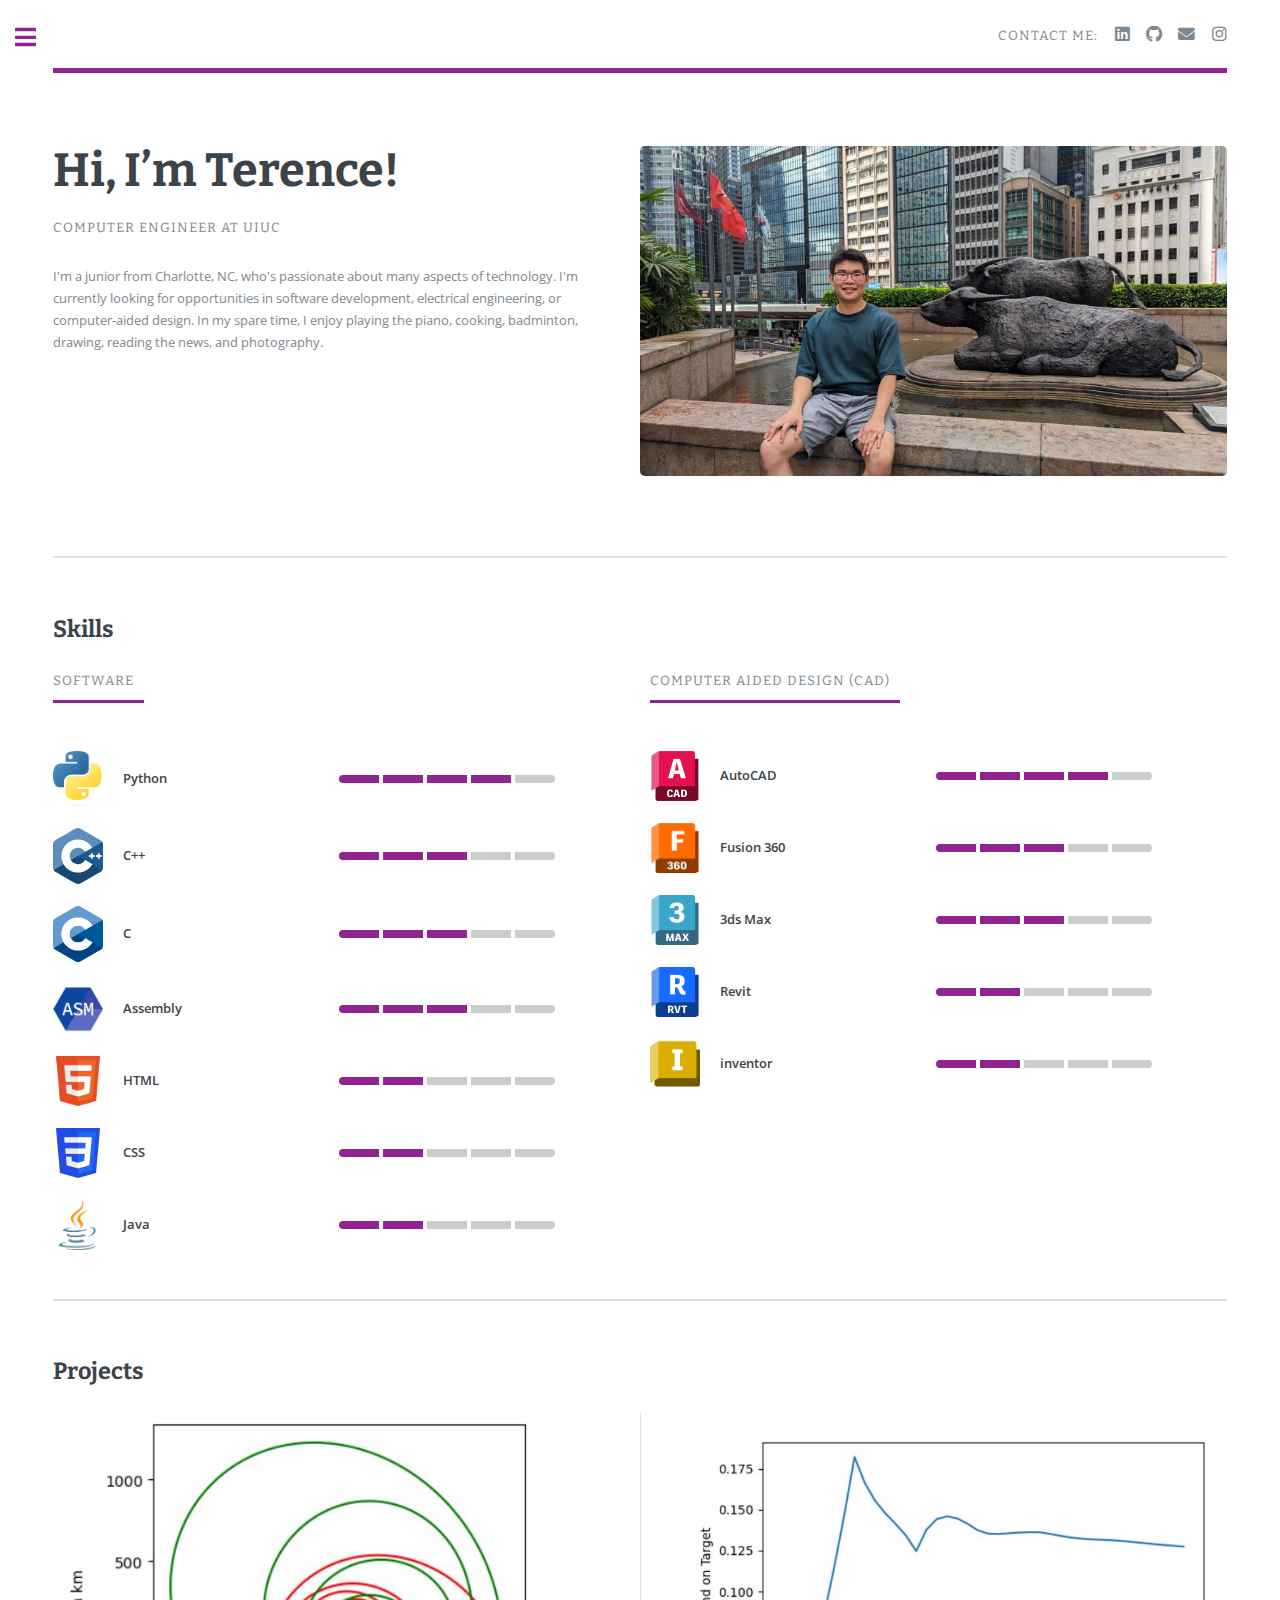
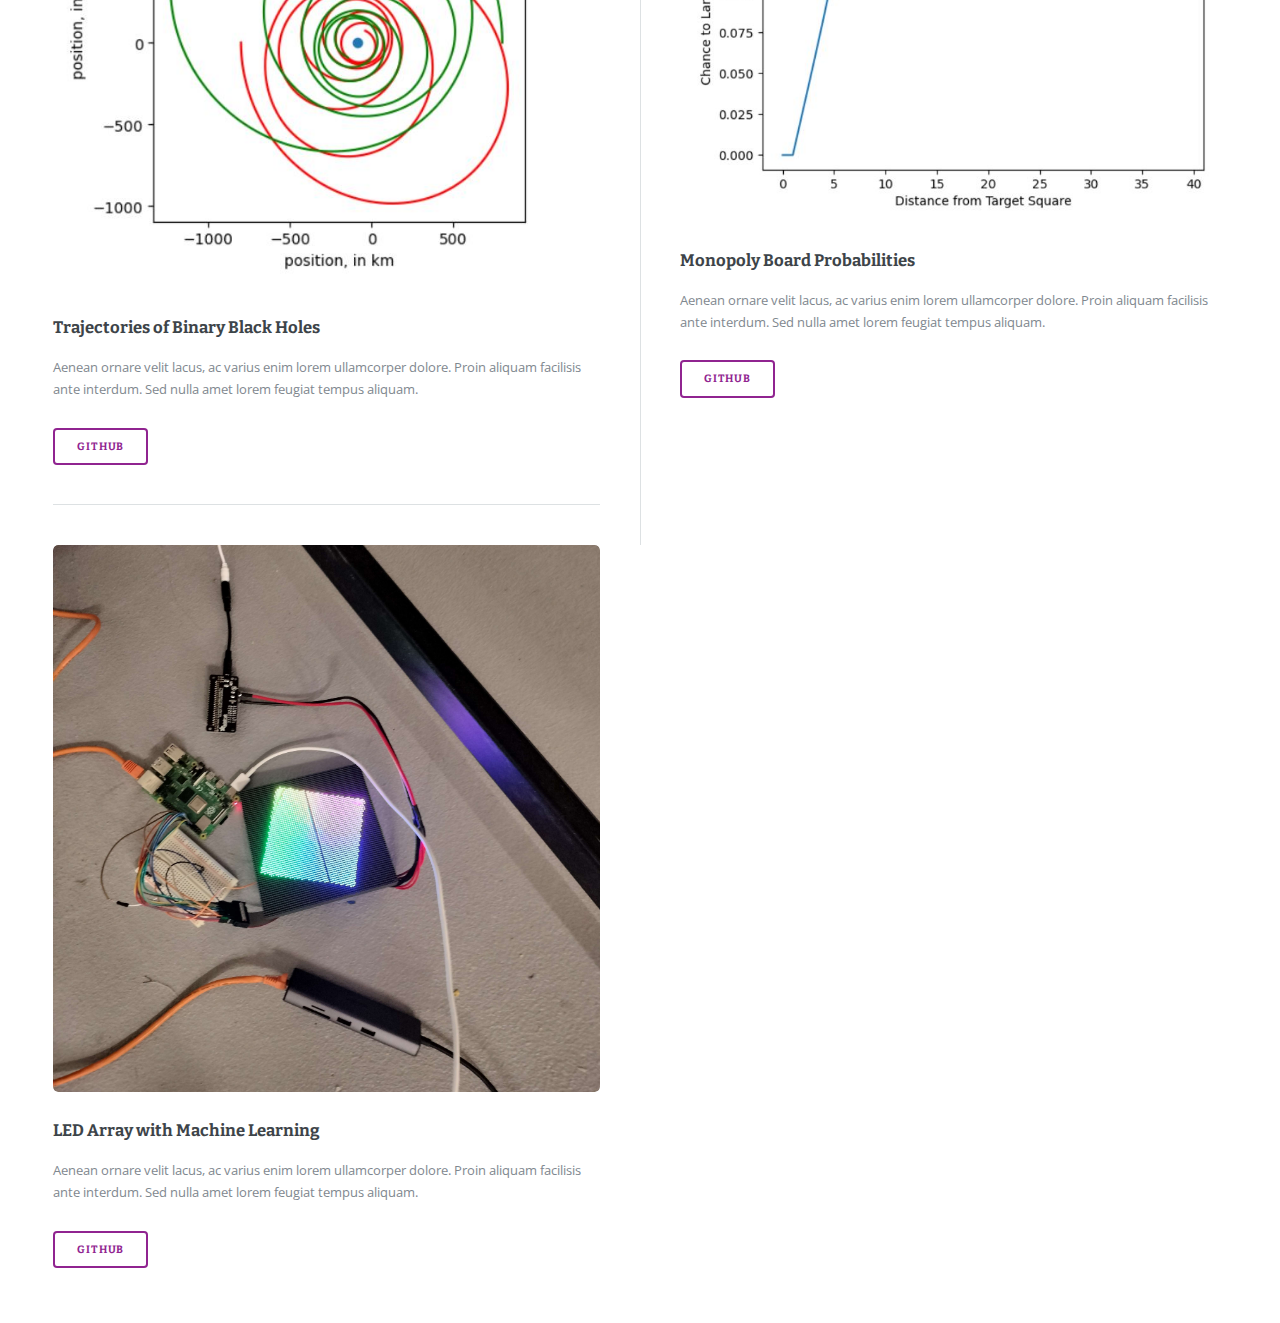
==== index.html @ 9e6d6948 "idk" ====
<!DOCTYPE HTML>
<!--
	Editorial by HTML5 UP
	html5up.net | @ajlkn
	Free for personal and commercial use under the CCA 3.0 license (html5up.net/license)
-->
<html>
	<head>
		<title> Terence Zeng </title>
		<meta charset="utf-8" />
		<meta name="viewport" content="width=device-width, initial-scale=1, user-scalable=no" />
		<link rel="stylesheet" href="assets/css/main.css" />
	</head>
	<body class="is-preload">

		<!-- Wrapper -->
			<div id="wrapper">

				<!-- Main -->
					<div id="main">
						<div class="inner">

							<!-- Header -->
								<header id="header">
									<!--
									<a href="index.html" class="logo"><strong>Editorial</strong> by HTML5 UP</a>
									-->
									<ul class="icons">
										<li>
										<header>
											<p>Contact Me:</p>
										</header>
										</li>
										<li><a href="https://www.linkedin.com/in/terence-zeng-/" class="icon brands fa-linkedin"><span class="label">LinkedIn</span></a></li>
										<li><a href="https://github.com/terencezeng6" class="icon brands fa-github"><span class="label">Github</span></a></li>
										<li><a href="mailto: terencezeng2004@gmail.com" class="icon solid fa-envelope"><span class="label">Email</span></a></li>
										<li><a href="https://www.instagram.com/terence.zeng/" class="icon brands fa-instagram"><span class="label">Instagram</span></a></li>
									</ul>
								</header>

							<!-- Banner -->
								<section id="banner">
									<div class="content">
										<header>
											<h1>Hi, I’m Terence!</h1>
											<p>Computer Engineer at UIUC</p>
										</header>
										<p>
											I'm a junior from Charlotte, NC, who's passionate about many aspects of technology.
											I'm currently looking for opportunities in software development, electrical engineering,
											or computer-aided design. In my spare time, I enjoy playing the piano, cooking,
											badminton, drawing, reading the news, and photography.
										</p>
									</div>
									<span class="image object">
										<img src="images/me.jpg" alt="" />
									</span>
								</section>

							<!-- Section -->
								<section>
									<header>
										<h2>Skills</h2>
									</header>
										<div class="row">
										<div class="col-6 col-12-medium">	
											<header class="major">
												<p>Software</p>
											</header>
											<br>
											<div class="row" style="align-items:center">
												<span class="image object">
													<img src="images/icons/python.png" alt="" width="50" />
												</span>
												<div class="content" style="margin-left:0px">
													<b>Python</b>
												</div>
												<div class="rectangle-container" style="margin-left: auto; display: flex; align-items:center">
													<div class="rectangle" style="background-color: #902490; border-radius: 4px 0 0 4px;"></div>
													<p style="padding: 2px;"></p>
													<div class="rectangle" style="background-color: #902490;"></div>
													<p style="padding: 2px;"></p>
													<div class="rectangle" style="background-color: #902490;"></div>
													<p style="padding: 2px;"></p>
													<div class="rectangle" style="background-color: #902490;"></div>
													<p style="padding: 2px;"></p>
													<div class="rectangle" style="border-radius: 0 4px 4px 0; margin-right: 75px"></div>
												</div>
											</div>
											<br>
											<div class="row" style="align-items:center">
												<span class="image object">
													<img src="images/icons/c++.svg" alt="" width="50" />
												</span>
												<div class="content" style="margin-left:0px">
													<b>C++</b>
												</div>
												<div class="rectangle-container" style="margin-left: auto; display: flex; align-items:center">
													<div class="rectangle" style="background-color: #902490; border-radius: 4px 0 0 4px;"></div>
													<p style="padding: 2px;"></p>
													<div class="rectangle" style="background-color: #902490;"></div>
													<p style="padding: 2px;"></p>
													<div class="rectangle" style="background-color: #902490;"></div>
													<p style="padding: 2px;"></p>
													<div class="rectangle"></div>
													<p style="padding: 2px;"></p>
													<div class="rectangle" style="border-radius: 0 4px 4px 0; margin-right: 75px"></div>
												</div>
											</div>
											<br>
											<div class="row" style="align-items:center">
												<span class="image object">
													<img src="images/icons/c.png" alt="" width="50" />
												</span>
												<div class="content" style="margin-left:0px">
													<b>C</b>
												</div>
												<div class="rectangle-container" style="margin-left: auto; display: flex; align-items:center">
													<div class="rectangle" style="background-color: #902490; border-radius: 4px 0 0 4px;"></div>
													<p style="padding: 2px;"></p>
													<div class="rectangle" style="background-color: #902490;"></div>
													<p style="padding: 2px;"></p>
													<div class="rectangle" style="background-color: #902490;"></div>
													<p style="padding: 2px;"></p>
													<div class="rectangle"></div>
													<p style="padding: 2px;"></p>
													<div class="rectangle" style="border-radius: 0 4px 4px 0; margin-right: 75px"></div>
												</div>
											</div>
											<br>
											<div class="row" style="align-items:center">
												<span class="image object">
													<img src="images/icons/asm.png" alt="" width="50" />
												</span>
												<div class="content" style="margin-left:0px">
													<b>Assembly</b>
												</div>
												<div class="rectangle-container" style="margin-left: auto; display: flex; align-items:center">
													<div class="rectangle" style="background-color: #902490; border-radius: 4px 0 0 4px;"></div>
													<p style="padding: 2px;"></p>
													<div class="rectangle" style="background-color: #902490;"></div>
													<p style="padding: 2px;"></p>
													<div class="rectangle" style="background-color: #902490;"></div>
													<p style="padding: 2px;"></p>
													<div class="rectangle"></div>
													<p style="padding: 2px;"></p>
													<div class="rectangle" style="border-radius: 0 4px 4px 0; margin-right: 75px"></div>
												</div>
											</div>
											<br>
											<div class="row" style="align-items:center">
												<span class="image object">
													<img src="images/icons/html.png" alt="" width="50" />
												</span>
												<div class="content" style="margin-left:0px">
													<b>HTML</b>
												</div>
												<div class="rectangle-container" style="margin-left: auto; display: flex; align-items:center">
													<div class="rectangle" style="background-color: #902490; border-radius: 4px 0 0 4px;"></div>
													<p style="padding: 2px;"></p>
													<div class="rectangle" style="background-color: #902490;"></div>
													<p style="padding: 2px;"></p>
													<div class="rectangle"></div>
													<p style="padding: 2px;"></p>
													<div class="rectangle"></div>
													<p style="padding: 2px;"></p>
													<div class="rectangle" style="border-radius: 0 4px 4px 0; margin-right: 75px"></div>
												</div>
											</div>
											<br>
											<div class="row" style="align-items:center">
												<span class="image object">
													<img src="images/icons/css.png" alt="" width="50" />
												</span>
												<div class="content" style="margin-left:0px">
													<b>CSS</b>
												</div>
												<div class="rectangle-container" style="margin-left: auto; display: flex; align-items:center">
													<div class="rectangle" style="background-color: #902490; border-radius: 4px 0 0 4px;"></div>
													<p style="padding: 2px;"></p>
													<div class="rectangle" style="background-color: #902490;"></div>
													<p style="padding: 2px;"></p>
													<div class="rectangle"></div>
													<p style="padding: 2px;"></p>
													<div class="rectangle"></div>
													<p style="padding: 2px;"></p>
													<div class="rectangle" style="border-radius: 0 4px 4px 0; margin-right: 75px"></div>
												</div>
											</div>
											<br>
											<div class="row" style="align-items:center">
												<span class="image object">
													<img src="images/icons/java.png" alt="" width="50" />
												</span>
												<div class="content" style="margin-left:0px">
													<b>Java</b>
												</div>
												<div class="rectangle-container" style="margin-left: auto; display: flex; align-items:center">
													<div class="rectangle" style="background-color: #902490; border-radius: 4px 0 0 4px;"></div>
													<p style="padding: 2px;"></p>
													<div class="rectangle" style="background-color: #902490;"></div>
													<p style="padding: 2px;"></p>
													<div class="rectangle"></div>
													<p style="padding: 2px;"></p>
													<div class="rectangle"></div>
													<p style="padding: 2px;"></p>
													<div class="rectangle" style="border-radius: 0 4px 4px 0; margin-right: 75px"></div>
												</div>
											</div>
											<br>
										</div>
										<div class="col-6 col-12-medium">
											<header class="major">
												<p>Computer Aided Design (CAD)</p>
											</header>
											<br>
											<div class="row" style="align-items:center">
												<span class="image object">
													<img src="images/icons/autocad.png" alt="" width="50" />
												</span>
												<div class="content" style="margin-left:0px">
													<b>AutoCAD</b>
												</div>
												<div class="rectangle-container" style="margin-left: auto; display: flex; align-items:center">
													<div class="rectangle" style="background-color: #902490; border-radius: 4px 0 0 4px;"></div>
													<p style="padding: 2px;"></p>
													<div class="rectangle" style="background-color: #902490;"></div>
													<p style="padding: 2px;"></p>
													<div class="rectangle" style="background-color: #902490;"></div>
													<p style="padding: 2px;"></p>
													<div class="rectangle" style="background-color: #902490;"></div>
													<p style="padding: 2px;"></p>
													<div class="rectangle" style="border-radius: 0 4px 4px 0; margin-right: 75px"></div>
												</div>
											</div>
											<br>
											<div class="row" style="align-items:center">
												<span class="image object">
													<img src="images/icons/fusion360.png" alt="" width="50" />
												</span>
												<div class="content" style="margin-left:0px">
													<b>Fusion 360</b>
												</div>
												<div class="rectangle-container" style="margin-left: auto; display: flex; align-items:center">
													<div class="rectangle" style="background-color: #902490; border-radius: 4px 0 0 4px;"></div>
													<p style="padding: 2px;"></p>
													<div class="rectangle" style="background-color: #902490;"></div>
													<p style="padding: 2px;"></p>
													<div class="rectangle" style="background-color: #902490;"></div>
													<p style="padding: 2px;"></p>
													<div class="rectangle"></div>
													<p style="padding: 2px;"></p>
													<div class="rectangle" style="border-radius: 0 4px 4px 0; margin-right: 75px"></div>
												</div>
											</div>
											<br>
											<div class="row" style="align-items:center">
												<span class="image object">
													<img src="images/icons/3dsmax.png" alt="" width="50" />
												</span>
												<div class="content" style="margin-left:0px">
													<b>3ds Max</b>
												</div>
												<div class="rectangle-container" style="margin-left: auto; display: flex; align-items:center">
													<div class="rectangle" style="background-color: #902490; border-radius: 4px 0 0 4px;"></div>
													<p style="padding: 2px;"></p>
													<div class="rectangle" style="background-color: #902490;"></div>
													<p style="padding: 2px;"></p>
													<div class="rectangle" style="background-color: #902490;"></div>
													<p style="padding: 2px;"></p>
													<div class="rectangle"></div>
													<p style="padding: 2px;"></p>
													<div class="rectangle" style="border-radius: 0 4px 4px 0; margin-right: 75px"></div>
												</div>
											</div>
											<br>
											<div class="row" style="align-items:center">
												<span class="image object">
													<img src="images/icons/revit.png" alt="" width="50" />
												</span>
												<div class="content" style="margin-left:0px">
													<b>Revit</b>
												</div>
												<div class="rectangle-container" style="margin-left: auto; display: flex; align-items:center">
													<div class="rectangle" style="background-color: #902490; border-radius: 4px 0 0 4px;"></div>
													<p style="padding: 2px;"></p>
													<div class="rectangle" style="background-color: #902490;"></div>
													<p style="padding: 2px;"></p>
													<div class="rectangle"></div>
													<p style="padding: 2px;"></p>
													<div class="rectangle"></div>
													<p style="padding: 2px;"></p>
													<div class="rectangle" style="border-radius: 0 4px 4px 0; margin-right: 75px"></div>
												</div>
											</div>
											<br>
											<div class="row" style="align-items:center">
												<span class="image object">
													<img src="images/icons/inventor.png" alt="" width="50" />
												</span>
												<div class="content" style="margin-left:0px">
													<b>inventor</b>
												</div>
												<div class="rectangle-container" style="margin-left: auto; display: flex; align-items:center">
													<div class="rectangle" style="background-color: #902490; border-radius: 4px 0 0 4px;"></div>
													<p style="padding: 2px;"></p>
													<div class="rectangle" style="background-color: #902490;"></div>
													<p style="padding: 2px;"></p>
													<div class="rectangle"></div>
													<p style="padding: 2px;"></p>
													<div class="rectangle"></div>
													<p style="padding: 2px;"></p>
													<div class="rectangle" style="border-radius: 0 4px 4px 0; margin-right: 75px"></div>
												</div>
											</div>
											<br>
										</div>
										</div>
								</section>

							<!-- Section -->
								<section>
									<header> <!-- to add purple underline, do "class = major"-->
										<h2>Projects</h2>
									</header>
									<div class="posts">
										<article>
											<a href="#" class="image"><img src="images/inspiral path.JPG" alt="" /></a>
											<h3>Trajectories of Binary Black Holes</h3>
											<p>Aenean ornare velit lacus, ac varius enim lorem ullamcorper dolore. Proin aliquam facilisis ante interdum. Sed nulla amet lorem feugiat tempus aliquam.</p>
											<ul class="actions">
												<li><a href=https://github.com/terencezeng6/binary-black-holes class="button" target="_blank">GitHub</a></li>
											</ul>
										</article>
										<article>
											<a href="#" class="image"><img src="images/monopoly probabilities graph.JPG" alt="" /></a>
											<h3>Monopoly Board Probabilities</h3>
											<p>Aenean ornare velit lacus, ac varius enim lorem ullamcorper dolore. Proin aliquam facilisis ante interdum. Sed nulla amet lorem feugiat tempus aliquam.</p>
											<ul class="actions">
												<li><a href="https://github.com/terencezeng6/monopoly-probabilities" class="button" target="_blank">GitHub</a></li>
											</ul>
										</article>
										<article>
											<a href="#" class="image"><img src="images/LED matrix.jpg" alt="" /></a>
											<h3>LED Array with Machine Learning</h3>
											<p>Aenean ornare velit lacus, ac varius enim lorem ullamcorper dolore. Proin aliquam facilisis ante interdum. Sed nulla amet lorem feugiat tempus aliquam.</p>
											<ul class="actions">
												<li><a href=https://github.com/open-source-at-illinois/eoh23 class="button" target="_blank">GitHub</a></li>
											</ul>
										</article>
									</div>
								</section>

						</div>
					</div>

				<!-- Sidebar -->
					<div id="sidebar">
						<div class="inner">

							<!-- Search 
								<section id="search" class="alt">
									<form method="post" action="#">
										<input type="text" name="query" id="query" placeholder="Search" />
									</form>
								</section>
							-->
							
							<!-- Menu -->
								<nav id="menu">
									<header class="major">
										<!--<h2>Menu</h2>--> <!--heading for menu (not necessary)-->
									</header>
									<ul>
										<li><a href="index.html">Home</a></li>
										<li><a href="resume.html">Resume</a></li>
										<li><a href="projects.html">Projects</a></li>
										<li><a href="pics.html">Pics</a></li>
										<li><a href="cad.html">CAD</a></li>
										<!--
										<li><a href="elements.html">Elements</a></li>
										<li>
											<span class="opener">Submenu</span>
											<ul>
												<li><a href="#">Lorem Dolor</a></li>
												<li><a href="#">Ipsum Adipiscing</a></li>
												<li><a href="#">Tempus Magna</a></li>
												<li><a href="#">Feugiat Veroeros</a></li>
											</ul>
										</li>
										-->
									</ul>
								</nav>
							
							<!-- Section -->
							<!-- content on sidebar
								<section>
									<header class="major">
										<h2>Ante interdum</h2>
									</header>
									<div class="mini-posts">
										<article>
											<a href="#" class="image"><img src="images/pic07.jpg" alt="" /></a>
											<p>Aenean ornare velit lacus, ac varius enim lorem ullamcorper dolore aliquam.</p>
										</article>
										<article>
											<a href="#" class="image"><img src="images/pic08.jpg" alt="" /></a>
											<p>Aenean ornare velit lacus, ac varius enim lorem ullamcorper dolore aliquam.</p>
										</article>
										<article>
											<a href="#" class="image"><img src="images/pic09.jpg" alt="" /></a>
											<p>Aenean ornare velit lacus, ac varius enim lorem ullamcorper dolore aliquam.</p>
										</article>
									</div>
									<ul class="actions">
										<li><a href="#" class="button">More</a></li>
									</ul>
								</section>
							-->

							<!-- Section -->

							<!--
								<section>
									<header class="major">
										<h2>Get in touch</h2>
									</header>
									<p>Sed varius enim lorem ullamcorper dolore aliquam aenean ornare velit lacus, ac varius enim lorem ullamcorper dolore. Proin sed aliquam facilisis ante interdum. Sed nulla amet lorem feugiat tempus aliquam.</p>
									<ul class="contact">
										<li class="icon solid fa-envelope"><a href="#">information@untitled.tld</a></li>
										<li class="icon solid fa-phone">(000) 000-0000</li>
										<li class="icon solid fa-home">1234 Somewhere Road #8254<br />
										Nashville, TN 00000-0000</li>
									</ul>
								</section>
							-->
							
						
							<!-- Footer -->
							<!--
								<footer id="footer">
									<p class="copyright">&copy; Untitled. All rights reserved. Demo Images: <a href="https://unsplash.com">Unsplash</a>. Design: <a href="https://html5up.net">HTML5 UP</a>.</p>
								</footer>
							-->

						</div>
					</div>

			</div>

		<!-- Scripts -->
			<script src="assets/js/jquery.min.js"></script>
			<script src="assets/js/browser.min.js"></script>
			<script src="assets/js/breakpoints.min.js"></script>
			<script src="assets/js/util.js"></script>
			<script src="assets/js/main.js"></script>

	</body>
</html>
---- assets/css/main.css ----
@import url(fontawesome-all.min.css);
@import url("https://fonts.googleapis.com/css?family=Open+Sans:200,300,400,600,400italic,600italic|Roboto+Slab:400,700");
@import url("https://fonts.googleapis.com/css?family=Bitter");
/*
	Editorial by HTML5 UP
	html5up.net | @ajlkn
	Free for personal and commercial use under the CCA 3.0 license (html5up.net/license)
*/

html, body, div, span, applet, object,
iframe, h1, h2, h3, h4, h5, h6, p, blockquote,
pre, a, abbr, acronym, address, big, cite,
code, del, dfn, em, img, ins, kbd, q, s, samp,
small, strike, strong, sub, sup, tt, var, b,
u, i, center, dl, dt, dd, ol, ul, li, fieldset,
form, label, legend, table, caption, tbody,
tfoot, thead, tr, th, td, article, aside,
canvas, details, embed, figure, figcaption,
footer, header, hgroup, menu, nav, output, ruby,
section, summary, time, mark, audio, video {
  margin: 0;
  padding: 0;
  border: 0;
  font-size: 100%;
  font: inherit;
  vertical-align: baseline; }

.rectangle {
  width: 40px;
  height: 8px;
  background-color: #ccc;
  border: 0px solid #ccc;
  border-radius: 0px;
  align-items:right;
}

article, aside, details, figcaption, figure,
footer, header, hgroup, menu, nav, section {
  display: block; }

body {
  line-height: 1; }

ol, ul {
  list-style: none; }

blockquote, q {
  quotes: none; }
  blockquote:before, blockquote:after, q:before, q:after {
    content: '';
    content: none; }

table {
  border-collapse: collapse;
  border-spacing: 0; }

body {
  -webkit-text-size-adjust: none; }

mark {
  background-color: transparent;
  color: inherit; }

input::-moz-focus-inner {
  border: 0;
  padding: 0; }

input, select, textarea {
  -moz-appearance: none;
  -webkit-appearance: none;
  -ms-appearance: none;
  appearance: none; }

/* Basic */
@-ms-viewport {
  width: device-width; }

body {
  -ms-overflow-style: scrollbar; }

@media screen and (max-width: 480px) {
  html, body {
    min-width: 320px; } }

html {
  box-sizing: border-box; }

*, *:before, *:after {
  box-sizing: inherit; }

body {
  background: #ffffff; }
  body.is-preload *, body.is-preload *:before, body.is-preload *:after, body.is-resizing *, body.is-resizing *:before, body.is-resizing *:after {
    -moz-animation: none !important;
    -webkit-animation: none !important;
    -ms-animation: none !important;
    animation: none !important;
    -moz-transition: none !important;
    -webkit-transition: none !important;
    -ms-transition: none !important;
    transition: none !important; }

/* Type */
body, input, select, textarea {
  color: #7f888f;
  font-family: "Open Sans", sans-serif;
  font-size: 13pt;
  font-weight: 400;
  line-height: 1.65; }
  @media screen and (max-width: 1680px) {
    body, input, select, textarea {
      font-size: 11pt; } }
  @media screen and (max-width: 1280px) {
    body, input, select, textarea {
      font-size: 10pt; } }
  @media screen and (max-width: 360px) {
    body, input, select, textarea {
      font-size: 9pt; } }

a {
  -moz-transition: color 0.2s ease-in-out, border-bottom-color 0.2s ease-in-out;
  -webkit-transition: color 0.2s ease-in-out, border-bottom-color 0.2s ease-in-out;
  -ms-transition: color 0.2s ease-in-out, border-bottom-color 0.2s ease-in-out;
  transition: color 0.2s ease-in-out, border-bottom-color 0.2s ease-in-out;
  border-bottom: dotted 1px;
  color: #902490;
  text-decoration: none; }
  a:hover {
    border-bottom-color: #902490;
    color: #902490 !important; }
    a:hover strong {
      color: inherit; }

strong, b {
  color: #3d4449;
  font-weight: 600; }

em, i {
  font-style: italic; }

p {
  margin: 0 0 2em 0; }

h1, h2, h3, h4, h5, h6 {
  color: #3d4449;
  font-family: "Bitter", serif;
  font-weight: 700;
  line-height: 1.5;
  margin: 0 0 1em 0; }
  h1 a, h2 a, h3 a, h4 a, h5 a, h6 a {
    color: inherit;
    text-decoration: none;
    border-bottom: 0; }

h1 {
  font-size: 4em;
  margin: 0 0 0.5em 0;
  line-height: 1.3; }

h2 {
  font-size: 1.75em; }

h3 {
  font-size: 1.25em; }

h4 {
  font-size: 1.1em; }

h5 {
  font-size: 0.9em; }

h6 {
  font-size: 0.7em; }

@media screen and (max-width: 1680px) {
  h1 {
    font-size: 3.5em; } }

@media screen and (max-width: 980px) {
  h1 {
    font-size: 3.25em; } }

@media screen and (max-width: 736px) {
  h1 {
    font-size: 2em;
    line-height: 1.4; }
  h2 {
    font-size: 1.5em; } }

sub {
  font-size: 0.8em;
  position: relative;
  top: 0.5em; }

sup {
  font-size: 0.8em;
  position: relative;
  top: -0.5em; }

blockquote {
  border-left: solid 3px rgba(210, 215, 217, 0.75);
  font-style: italic;
  margin: 0 0 2em 0;
  padding: 0.5em 0 0.5em 2em; }

code {
  background: rgba(230, 235, 237, 0.25);
  border-radius: 0.375em;
  border: solid 1px rgba(210, 215, 217, 0.75);
  font-family: "Courier New", monospace;
  font-size: 0.9em;
  margin: 0 0.25em;
  padding: 0.25em 0.65em; }

pre {
  -webkit-overflow-scrolling: touch;
  font-family: "Courier New", monospace;
  font-size: 0.9em;
  margin: 0 0 2em 0; }
  pre code {
    display: block;
    line-height: 1.75;
    padding: 1em 1.5em;
    overflow-x: auto; }

hr {
  border: 0;
  border-bottom: solid 1px rgba(210, 215, 217, 0.75);
  margin: 2em 0; }
  hr.major {
    margin: 3em 0; }

.align-left {
  text-align: left; }

.align-center {
  text-align: center; }

.align-right {
  text-align: right; }

/* Row */
.row {
  display: flex;
  flex-wrap: wrap;
  box-sizing: border-box;
  align-items: stretch; }
  .row > * {
    box-sizing: border-box; }
  .row.gtr-uniform > * > :last-child {
    margin-bottom: 0; }
  .row.aln-left {
    justify-content: flex-start; }
  .row.aln-center {
    justify-content: center; }
  .row.aln-right {
    justify-content: flex-end; }
  .row.aln-top {
    align-items: flex-start; }
  .row.aln-middle {
    align-items: center; }
  .row.aln-bottom {
    align-items: flex-end; }
  .row > .imp {
    order: -1; }
  .row > .col-1 {
    width: 8.33333%; }
  .row > .off-1 {
    margin-left: 8.33333%; }
  .row > .col-2 {
    width: 16.66667%; }
  .row > .off-2 {
    margin-left: 16.66667%; }
  .row > .col-3 {
    width: 25%; }
  .row > .off-3 {
    margin-left: 25%; }
  .row > .col-4 {
    width: 33.33333%; }
  .row > .off-4 {
    margin-left: 33.33333%; }
  .row > .col-5 {
    width: 41.66667%; }
  .row > .off-5 {
    margin-left: 41.66667%; }
  .row > .col-6 {
    width: 50%; }
  .row > .off-6 {
    margin-left: 50%; }
  .row > .col-7 {
    width: 58.33333%; }
  .row > .off-7 {
    margin-left: 58.33333%; }
  .row > .col-8 {
    width: 66.66667%; }
  .row > .off-8 {
    margin-left: 66.66667%; }
  .row > .col-9 {
    width: 75%; }
  .row > .off-9 {
    margin-left: 75%; }
  .row > .col-10 {
    width: 83.33333%; }
  .row > .off-10 {
    margin-left: 83.33333%; }
  .row > .col-11 {
    width: 91.66667%; }
  .row > .off-11 {
    margin-left: 91.66667%; }
  .row > .col-12 {
    width: 100%; }
  .row > .off-12 {
    margin-left: 100%; }
  .row.gtr-0 {
    margin-top: 0;
    margin-left: 0em; }
    .row.gtr-0 > * {
      padding: 0 0 0 0em; }
    .row.gtr-0.gtr-uniform {
      margin-top: 0em; }
      .row.gtr-0.gtr-uniform > * {
        padding-top: 0em; }
  .row.gtr-25 {
    margin-top: 0;
    margin-left: -0.375em; }
    .row.gtr-25 > * {
      padding: 0 0 0 0.375em; }
    .row.gtr-25.gtr-uniform {
      margin-top: -0.375em; }
      .row.gtr-25.gtr-uniform > * {
        padding-top: 0.375em; }
  .row.gtr-50 {
    margin-top: 0;
    margin-left: -0.75em; }
    .row.gtr-50 > * {
      padding: 0 0 0 0.75em; }
    .row.gtr-50.gtr-uniform {
      margin-top: -0.75em; }
      .row.gtr-50.gtr-uniform > * {
        padding-top: 0.75em; }
  .row {
    margin-top: 0;
    margin-left: -1.5em; }
    .row > * {
      padding: 0 0 0 1.5em; }
    .row.gtr-uniform {
      margin-top: -1.5em; }
      .row.gtr-uniform > * {
        padding-top: 1.5em; }
  .row.gtr-150 {
    margin-top: 0;
    margin-left: -2.25em; }
    .row.gtr-150 > * {
      padding: 0 0 0 2.25em; }
    .row.gtr-150.gtr-uniform {
      margin-top: -2.25em; }
      .row.gtr-150.gtr-uniform > * {
        padding-top: 2.25em; }
  .row.gtr-200 {
    margin-top: 0;
    margin-left: -3em; }
    .row.gtr-200 > * {
      padding: 0 0 0 3em; }
    .row.gtr-200.gtr-uniform {
      margin-top: -3em; }
      .row.gtr-200.gtr-uniform > * {
        padding-top: 3em; }
  @media screen and (max-width: 1680px) {
    .row {
      display: flex;
      flex-wrap: wrap;
      box-sizing: border-box;
      align-items: stretch; }
      .row > * {
        box-sizing: border-box; }
      .row.gtr-uniform > * > :last-child {
        margin-bottom: 0; }
      .row.aln-left {
        justify-content: flex-start; }
      .row.aln-center {
        justify-content: center; }
      .row.aln-right {
        justify-content: flex-end; }
      .row.aln-top {
        align-items: flex-start; }
      .row.aln-middle {
        align-items: center; }
      .row.aln-bottom {
        align-items: flex-end; }
      .row > .imp-xlarge {
        order: -1; }
      .row > .col-1-xlarge {
        width: 8.33333%; }
      .row > .off-1-xlarge {
        margin-left: 8.33333%; }
      .row > .col-2-xlarge {
        width: 16.66667%; }
      .row > .off-2-xlarge {
        margin-left: 16.66667%; }
      .row > .col-3-xlarge {
        width: 25%; }
      .row > .off-3-xlarge {
        margin-left: 25%; }
      .row > .col-4-xlarge {
        width: 33.33333%; }
      .row > .off-4-xlarge {
        margin-left: 33.33333%; }
      .row > .col-5-xlarge {
        width: 41.66667%; }
      .row > .off-5-xlarge {
        margin-left: 41.66667%; }
      .row > .col-6-xlarge {
        width: 50%; }
      .row > .off-6-xlarge {
        margin-left: 50%; }
      .row > .col-7-xlarge {
        width: 58.33333%; }
      .row > .off-7-xlarge {
        margin-left: 58.33333%; }
      .row > .col-8-xlarge {
        width: 66.66667%; }
      .row > .off-8-xlarge {
        margin-left: 66.66667%; }
      .row > .col-9-xlarge {
        width: 75%; }
      .row > .off-9-xlarge {
        margin-left: 75%; }
      .row > .col-10-xlarge {
        width: 83.33333%; }
      .row > .off-10-xlarge {
        margin-left: 83.33333%; }
      .row > .col-11-xlarge {
        width: 91.66667%; }
      .row > .off-11-xlarge {
        margin-left: 91.66667%; }
      .row > .col-12-xlarge {
        width: 100%; }
      .row > .off-12-xlarge {
        margin-left: 100%; }
      .row.gtr-0 {
        margin-top: 0;
        margin-left: 0em; }
        .row.gtr-0 > * {
          padding: 0 0 0 0em; }
        .row.gtr-0.gtr-uniform {
          margin-top: 0em; }
          .row.gtr-0.gtr-uniform > * {
            padding-top: 0em; }
      .row.gtr-25 {
        margin-top: 0;
        margin-left: -0.375em; }
        .row.gtr-25 > * {
          padding: 0 0 0 0.375em; }
        .row.gtr-25.gtr-uniform {
          margin-top: -0.375em; }
          .row.gtr-25.gtr-uniform > * {
            padding-top: 0.375em; }
      .row.gtr-50 {
        margin-top: 0;
        margin-left: -0.75em; }
        .row.gtr-50 > * {
          padding: 0 0 0 0.75em; }
        .row.gtr-50.gtr-uniform {
          margin-top: -0.75em; }
          .row.gtr-50.gtr-uniform > * {
            padding-top: 0.75em; }
      .row {
        margin-top: 0;
        margin-left: -1.5em; }
        .row > * {
          padding: 0 0 0 1.5em; }
        .row.gtr-uniform {
          margin-top: -1.5em; }
          .row.gtr-uniform > * {
            padding-top: 1.5em; }
      .row.gtr-150 {
        margin-top: 0;
        margin-left: -2.25em; }
        .row.gtr-150 > * {
          padding: 0 0 0 2.25em; }
        .row.gtr-150.gtr-uniform {
          margin-top: -2.25em; }
          .row.gtr-150.gtr-uniform > * {
            padding-top: 2.25em; }
      .row.gtr-200 {
        margin-top: 0;
        margin-left: -3em; }
        .row.gtr-200 > * {
          padding: 0 0 0 3em; }
        .row.gtr-200.gtr-uniform {
          margin-top: -3em; }
          .row.gtr-200.gtr-uniform > * {
            padding-top: 3em; } }
  @media screen and (max-width: 1280px) {
    .row {
      display: flex;
      flex-wrap: wrap;
      box-sizing: border-box;
      align-items: stretch; }
      .row > * {
        box-sizing: border-box; }
      .row.gtr-uniform > * > :last-child {
        margin-bottom: 0; }
      .row.aln-left {
        justify-content: flex-start; }
      .row.aln-center {
        justify-content: center; }
      .row.aln-right {
        justify-content: flex-end; }
      .row.aln-top {
        align-items: flex-start; }
      .row.aln-middle {
        align-items: center; }
      .row.aln-bottom {
        align-items: flex-end; }
      .row > .imp-large {
        order: -1; }
      .row > .col-1-large {
        width: 8.33333%; }
      .row > .off-1-large {
        margin-left: 8.33333%; }
      .row > .col-2-large {
        width: 16.66667%; }
      .row > .off-2-large {
        margin-left: 16.66667%; }
      .row > .col-3-large {
        width: 25%; }
      .row > .off-3-large {
        margin-left: 25%; }
      .row > .col-4-large {
        width: 33.33333%; }
      .row > .off-4-large {
        margin-left: 33.33333%; }
      .row > .col-5-large {
        width: 41.66667%; }
      .row > .off-5-large {
        margin-left: 41.66667%; }
      .row > .col-6-large {
        width: 50%; }
      .row > .off-6-large {
        margin-left: 50%; }
      .row > .col-7-large {
        width: 58.33333%; }
      .row > .off-7-large {
        margin-left: 58.33333%; }
      .row > .col-8-large {
        width: 66.66667%; }
      .row > .off-8-large {
        margin-left: 66.66667%; }
      .row > .col-9-large {
        width: 75%; }
      .row > .off-9-large {
        margin-left: 75%; }
      .row > .col-10-large {
        width: 83.33333%; }
      .row > .off-10-large {
        margin-left: 83.33333%; }
      .row > .col-11-large {
        width: 91.66667%; }
      .row > .off-11-large {
        margin-left: 91.66667%; }
      .row > .col-12-large {
        width: 100%; }
      .row > .off-12-large {
        margin-left: 100%; }
      .row.gtr-0 {
        margin-top: 0;
        margin-left: 0em; }
        .row.gtr-0 > * {
          padding: 0 0 0 0em; }
        .row.gtr-0.gtr-uniform {
          margin-top: 0em; }
          .row.gtr-0.gtr-uniform > * {
            padding-top: 0em; }
      .row.gtr-25 {
        margin-top: 0;
        margin-left: -0.375em; }
        .row.gtr-25 > * {
          padding: 0 0 0 0.375em; }
        .row.gtr-25.gtr-uniform {
          margin-top: -0.375em; }
          .row.gtr-25.gtr-uniform > * {
            padding-top: 0.375em; }
      .row.gtr-50 {
        margin-top: 0;
        margin-left: -0.75em; }
        .row.gtr-50 > * {
          padding: 0 0 0 0.75em; }
        .row.gtr-50.gtr-uniform {
          margin-top: -0.75em; }
          .row.gtr-50.gtr-uniform > * {
            padding-top: 0.75em; }
      .row {
        margin-top: 0;
        margin-left: -1.5em; }
        .row > * {
          padding: 0 0 0 1.5em; }
        .row.gtr-uniform {
          margin-top: -1.5em; }
          .row.gtr-uniform > * {
            padding-top: 1.5em; }
      .row.gtr-150 {
        margin-top: 0;
        margin-left: -2.25em; }
        .row.gtr-150 > * {
          padding: 0 0 0 2.25em; }
        .row.gtr-150.gtr-uniform {
          margin-top: -2.25em; }
          .row.gtr-150.gtr-uniform > * {
            padding-top: 2.25em; }
      .row.gtr-200 {
        margin-top: 0;
        margin-left: -3em; }
        .row.gtr-200 > * {
          padding: 0 0 0 3em; }
        .row.gtr-200.gtr-uniform {
          margin-top: -3em; }
          .row.gtr-200.gtr-uniform > * {
            padding-top: 3em; } }
  @media screen and (max-width: 980px) {
    .row {
      display: flex;
      flex-wrap: wrap;
      box-sizing: border-box;
      align-items: stretch; }
      .row > * {
        box-sizing: border-box; }
      .row.gtr-uniform > * > :last-child {
        margin-bottom: 0; }
      .row.aln-left {
        justify-content: flex-start; }
      .row.aln-center {
        justify-content: center; }
      .row.aln-right {
        justify-content: flex-end; }
      .row.aln-top {
        align-items: flex-start; }
      .row.aln-middle {
        align-items: center; }
      .row.aln-bottom {
        align-items: flex-end; }
      .row > .imp-medium {
        order: -1; }
      .row > .col-1-medium {
        width: 8.33333%; }
      .row > .off-1-medium {
        margin-left: 8.33333%; }
      .row > .col-2-medium {
        width: 16.66667%; }
      .row > .off-2-medium {
        margin-left: 16.66667%; }
      .row > .col-3-medium {
        width: 25%; }
      .row > .off-3-medium {
        margin-left: 25%; }
      .row > .col-4-medium {
        width: 33.33333%; }
      .row > .off-4-medium {
        margin-left: 33.33333%; }
      .row > .col-5-medium {
        width: 41.66667%; }
      .row > .off-5-medium {
        margin-left: 41.66667%; }
      .row > .col-6-medium {
        width: 50%; }
      .row > .off-6-medium {
        margin-left: 50%; }
      .row > .col-7-medium {
        width: 58.33333%; }
      .row > .off-7-medium {
        margin-left: 58.33333%; }
      .row > .col-8-medium {
        width: 66.66667%; }
      .row > .off-8-medium {
        margin-left: 66.66667%; }
      .row > .col-9-medium {
        width: 75%; }
      .row > .off-9-medium {
        margin-left: 75%; }
      .row > .col-10-medium {
        width: 83.33333%; }
      .row > .off-10-medium {
        margin-left: 83.33333%; }
      .row > .col-11-medium {
        width: 91.66667%; }
      .row > .off-11-medium {
        margin-left: 91.66667%; }
      .row > .col-12-medium {
        width: 100%; }
      .row > .off-12-medium {
        margin-left: 100%; }
      .row.gtr-0 {
        margin-top: 0;
        margin-left: 0em; }
        .row.gtr-0 > * {
          padding: 0 0 0 0em; }
        .row.gtr-0.gtr-uniform {
          margin-top: 0em; }
          .row.gtr-0.gtr-uniform > * {
            padding-top: 0em; }
      .row.gtr-25 {
        margin-top: 0;
        margin-left: -0.375em; }
        .row.gtr-25 > * {
          padding: 0 0 0 0.375em; }
        .row.gtr-25.gtr-uniform {
          margin-top: -0.375em; }
          .row.gtr-25.gtr-uniform > * {
            padding-top: 0.375em; }
      .row.gtr-50 {
        margin-top: 0;
        margin-left: -0.75em; }
        .row.gtr-50 > * {
          padding: 0 0 0 0.75em; }
        .row.gtr-50.gtr-uniform {
          margin-top: -0.75em; }
          .row.gtr-50.gtr-uniform > * {
            padding-top: 0.75em; }
      .row {
        margin-top: 0;
        margin-left: -1.5em; }
        .row > * {
          padding: 0 0 0 1.5em; }
        .row.gtr-uniform {
          margin-top: -1.5em; }
          .row.gtr-uniform > * {
            padding-top: 1.5em; }
      .row.gtr-150 {
        margin-top: 0;
        margin-left: -2.25em; }
        .row.gtr-150 > * {
          padding: 0 0 0 2.25em; }
        .row.gtr-150.gtr-uniform {
          margin-top: -2.25em; }
          .row.gtr-150.gtr-uniform > * {
            padding-top: 2.25em; }
      .row.gtr-200 {
        margin-top: 0;
        margin-left: -3em; }
        .row.gtr-200 > * {
          padding: 0 0 0 3em; }
        .row.gtr-200.gtr-uniform {
          margin-top: -3em; }
          .row.gtr-200.gtr-uniform > * {
            padding-top: 3em; } }
  @media screen and (max-width: 736px) {
    .row {
      display: flex;
      flex-wrap: wrap;
      box-sizing: border-box;
      align-items: stretch; }
      .row > * {
        box-sizing: border-box; }
      .row.gtr-uniform > * > :last-child {
        margin-bottom: 0; }
      .row.aln-left {
        justify-content: flex-start; }
      .row.aln-center {
        justify-content: center; }
      .row.aln-right {
        justify-content: flex-end; }
      .row.aln-top {
        align-items: flex-start; }
      .row.aln-middle {
        align-items: center; }
      .row.aln-bottom {
        align-items: flex-end; }
      .row > .imp-small {
        order: -1; }
      .row > .col-1-small {
        width: 8.33333%; }
      .row > .off-1-small {
        margin-left: 8.33333%; }
      .row > .col-2-small {
        width: 16.66667%; }
      .row > .off-2-small {
        margin-left: 16.66667%; }
      .row > .col-3-small {
        width: 25%; }
      .row > .off-3-small {
        margin-left: 25%; }
      .row > .col-4-small {
        width: 33.33333%; }
      .row > .off-4-small {
        margin-left: 33.33333%; }
      .row > .col-5-small {
        width: 41.66667%; }
      .row > .off-5-small {
        margin-left: 41.66667%; }
      .row > .col-6-small {
        width: 50%; }
      .row > .off-6-small {
        margin-left: 50%; }
      .row > .col-7-small {
        width: 58.33333%; }
      .row > .off-7-small {
        margin-left: 58.33333%; }
      .row > .col-8-small {
        width: 66.66667%; }
      .row > .off-8-small {
        margin-left: 66.66667%; }
      .row > .col-9-small {
        width: 75%; }
      .row > .off-9-small {
        margin-left: 75%; }
      .row > .col-10-small {
        width: 83.33333%; }
      .row > .off-10-small {
        margin-left: 83.33333%; }
      .row > .col-11-small {
        width: 91.66667%; }
      .row > .off-11-small {
        margin-left: 91.66667%; }
      .row > .col-12-small {
        width: 100%; }
      .row > .off-12-small {
        margin-left: 100%; }
      .row.gtr-0 {
        margin-top: 0;
        margin-left: 0em; }
        .row.gtr-0 > * {
          padding: 0 0 0 0em; }
        .row.gtr-0.gtr-uniform {
          margin-top: 0em; }
          .row.gtr-0.gtr-uniform > * {
            padding-top: 0em; }
      .row.gtr-25 {
        margin-top: 0;
        margin-left: -0.375em; }
        .row.gtr-25 > * {
          padding: 0 0 0 0.375em; }
        .row.gtr-25.gtr-uniform {
          margin-top: -0.375em; }
          .row.gtr-25.gtr-uniform > * {
            padding-top: 0.375em; }
      .row.gtr-50 {
        margin-top: 0;
        margin-left: -0.75em; }
        .row.gtr-50 > * {
          padding: 0 0 0 0.75em; }
        .row.gtr-50.gtr-uniform {
          margin-top: -0.75em; }
          .row.gtr-50.gtr-uniform > * {
            padding-top: 0.75em; }
      .row {
        margin-top: 0;
        margin-left: -1.5em; }
        .row > * {
          padding: 0 0 0 1.5em; }
        .row.gtr-uniform {
          margin-top: -1.5em; }
          .row.gtr-uniform > * {
            padding-top: 1.5em; }
      .row.gtr-150 {
        margin-top: 0;
        margin-left: -2.25em; }
        .row.gtr-150 > * {
          padding: 0 0 0 2.25em; }
        .row.gtr-150.gtr-uniform {
          margin-top: -2.25em; }
          .row.gtr-150.gtr-uniform > * {
            padding-top: 2.25em; }
      .row.gtr-200 {
        margin-top: 0;
        margin-left: -3em; }
        .row.gtr-200 > * {
          padding: 0 0 0 3em; }
        .row.gtr-200.gtr-uniform {
          margin-top: -3em; }
          .row.gtr-200.gtr-uniform > * {
            padding-top: 3em; } }
  @media screen and (max-width: 480px) {
    .row {
      display: flex;
      flex-wrap: wrap;
      box-sizing: border-box;
      align-items: stretch; }
      .row > * {
        box-sizing: border-box; }
      .row.gtr-uniform > * > :last-child {
        margin-bottom: 0; }
      .row.aln-left {
        justify-content: flex-start; }
      .row.aln-center {
        justify-content: center; }
      .row.aln-right {
        justify-content: flex-end; }
      .row.aln-top {
        align-items: flex-start; }
      .row.aln-middle {
        align-items: center; }
      .row.aln-bottom {
        align-items: flex-end; }
      .row > .imp-xsmall {
        order: -1; }
      .row > .col-1-xsmall {
        width: 8.33333%; }
      .row > .off-1-xsmall {
        margin-left: 8.33333%; }
      .row > .col-2-xsmall {
        width: 16.66667%; }
      .row > .off-2-xsmall {
        margin-left: 16.66667%; }
      .row > .col-3-xsmall {
        width: 25%; }
      .row > .off-3-xsmall {
        margin-left: 25%; }
      .row > .col-4-xsmall {
        width: 33.33333%; }
      .row > .off-4-xsmall {
        margin-left: 33.33333%; }
      .row > .col-5-xsmall {
        width: 41.66667%; }
      .row > .off-5-xsmall {
        margin-left: 41.66667%; }
      .row > .col-6-xsmall {
        width: 50%; }
      .row > .off-6-xsmall {
        margin-left: 50%; }
      .row > .col-7-xsmall {
        width: 58.33333%; }
      .row > .off-7-xsmall {
        margin-left: 58.33333%; }
      .row > .col-8-xsmall {
        width: 66.66667%; }
      .row > .off-8-xsmall {
        margin-left: 66.66667%; }
      .row > .col-9-xsmall {
        width: 75%; }
      .row > .off-9-xsmall {
        margin-left: 75%; }
      .row > .col-10-xsmall {
        width: 83.33333%; }
      .row > .off-10-xsmall {
        margin-left: 83.33333%; }
      .row > .col-11-xsmall {
        width: 91.66667%; }
      .row > .off-11-xsmall {
        margin-left: 91.66667%; }
      .row > .col-12-xsmall {
        width: 100%; }
      .row > .off-12-xsmall {
        margin-left: 100%; }
      .row.gtr-0 {
        margin-top: 0;
        margin-left: 0em; }
        .row.gtr-0 > * {
          padding: 0 0 0 0em; }
        .row.gtr-0.gtr-uniform {
          margin-top: 0em; }
          .row.gtr-0.gtr-uniform > * {
            padding-top: 0em; }
      .row.gtr-25 {
        margin-top: 0;
        margin-left: -0.375em; }
        .row.gtr-25 > * {
          padding: 0 0 0 0.375em; }
        .row.gtr-25.gtr-uniform {
          margin-top: -0.375em; }
          .row.gtr-25.gtr-uniform > * {
            padding-top: 0.375em; }
      .row.gtr-50 {
        margin-top: 0;
        margin-left: -0.75em; }
        .row.gtr-50 > * {
          padding: 0 0 0 0.75em; }
        .row.gtr-50.gtr-uniform {
          margin-top: -0.75em; }
          .row.gtr-50.gtr-uniform > * {
            padding-top: 0.75em; }
      .row {
        margin-top: 0;
        margin-left: -1.5em; }
        .row > * {
          padding: 0 0 0 1.5em; }
        .row.gtr-uniform {
          margin-top: -1.5em; }
          .row.gtr-uniform > * {
            padding-top: 1.5em; }
      .row.gtr-150 {
        margin-top: 0;
        margin-left: -2.25em; }
        .row.gtr-150 > * {
          padding: 0 0 0 2.25em; }
        .row.gtr-150.gtr-uniform {
          margin-top: -2.25em; }
          .row.gtr-150.gtr-uniform > * {
            padding-top: 2.25em; }
      .row.gtr-200 {
        margin-top: 0;
        margin-left: -3em; }
        .row.gtr-200 > * {
          padding: 0 0 0 3em; }
        .row.gtr-200.gtr-uniform {
          margin-top: -3em; }
          .row.gtr-200.gtr-uniform > * {
            padding-top: 3em; } }

/* Section/Article */
section.special, article.special {
  text-align: center; }

header p {
  font-family: "Bitter", serif;
  font-size: 1em;
  font-weight: 400;
  letter-spacing: 0.075em;
  margin-top: -0.5em;
  text-transform: uppercase; }

header.major > :last-child {
  border-bottom: solid 3px #902490;
  display: inline-block;
  margin: 0 0 2em 0;
  padding: 0 0.75em 0.5em 0; }

header.main > :last-child {
  margin: 0 0 1em 0; }

/* Form */
form {
  margin: 0 0 2em 0; }

label {
  color: #3d4449;
  display: block;
  font-size: 0.9em;
  font-weight: 600;
  margin: 0 0 1em 0; }

input[type="text"],
input[type="password"],
input[type="email"],
input[type="tel"],
input[type="search"],
input[type="url"],
select,
textarea {
  -moz-appearance: none;
  -webkit-appearance: none;
  -ms-appearance: none;
  appearance: none;
  background: #ffffff;
  border-radius: 0.375em;
  border: none;
  border: solid 1px rgba(210, 215, 217, 0.75);
  color: inherit;
  display: block;
  outline: 0;
  padding: 0 1em;
  text-decoration: none;
  width: 100%; }
  input[type="text"]:invalid,
  input[type="password"]:invalid,
  input[type="email"]:invalid,
  input[type="tel"]:invalid,
  input[type="search"]:invalid,
  input[type="url"]:invalid,
  select:invalid,
  textarea:invalid {
    box-shadow: none; }
  input[type="text"]:focus,
  input[type="password"]:focus,
  input[type="email"]:focus,
  input[type="tel"]:focus,
  input[type="search"]:focus,
  input[type="url"]:focus,
  select:focus,
  textarea:focus {
    border-color: #902490;
    box-shadow: 0 0 0 1px #902490; }

select {
  background-image: url("data:image/svg+xml;charset=utf8,%3Csvg xmlns='http://www.w3.org/2000/svg' width='40' height='40' preserveAspectRatio='none' viewBox='0 0 40 40'%3E%3Cpath d='M9.4,12.3l10.4,10.4l10.4-10.4c0.2-0.2,0.5-0.4,0.9-0.4c0.3,0,0.6,0.1,0.9,0.4l3.3,3.3c0.2,0.2,0.4,0.5,0.4,0.9 c0,0.4-0.1,0.6-0.4,0.9L20.7,31.9c-0.2,0.2-0.5,0.4-0.9,0.4c-0.3,0-0.6-0.1-0.9-0.4L4.3,17.3c-0.2-0.2-0.4-0.5-0.4-0.9 c0-0.4,0.1-0.6,0.4-0.9l3.3-3.3c0.2-0.2,0.5-0.4,0.9-0.4S9.1,12.1,9.4,12.3z' fill='rgba(210, 215, 217, 0.75)' /%3E%3C/svg%3E");
  background-size: 1.25em;
  background-repeat: no-repeat;
  background-position: calc(100% - 1em) center;
  height: 2.75em;
  padding-right: 2.75em;
  text-overflow: ellipsis; }
  select option {
    color: #3d4449;
    background: #ffffff; }
  select:focus::-ms-value {
    background-color: transparent; }
  select::-ms-expand {
    display: none; }

input[type="text"],
input[type="password"],
input[type="email"],
input[type="tel"],
input[type="search"],
input[type="url"],
select {
  height: 2.75em; }

textarea {
  padding: 0.75em 1em; }

input[type="checkbox"],
input[type="radio"] {
  -moz-appearance: none;
  -webkit-appearance: none;
  -ms-appearance: none;
  appearance: none;
  display: block;
  float: left;
  margin-right: -2em;
  opacity: 0;
  width: 1em;
  z-index: -1; }
  input[type="checkbox"] + label,
  input[type="radio"] + label {
    text-decoration: none;
    color: #7f888f;
    cursor: pointer;
    display: inline-block;
    font-size: 1em;
    font-weight: 400;
    padding-left: 2.4em;
    padding-right: 0.75em;
    position: relative; }
    input[type="checkbox"] + label:before,
    input[type="radio"] + label:before {
      -moz-osx-font-smoothing: grayscale;
      -webkit-font-smoothing: antialiased;
      display: inline-block;
      font-style: normal;
      font-variant: normal;
      text-rendering: auto;
      line-height: 1;
      text-transform: none !important;
      font-family: 'Font Awesome 5 Free';
      font-weight: 900; }
    input[type="checkbox"] + label:before,
    input[type="radio"] + label:before {
      background: #ffffff;
      border-radius: 0.375em;
      border: solid 1px rgba(210, 215, 217, 0.75);
      content: '';
      display: inline-block;
      font-size: 0.8em;
      height: 2.0625em;
      left: 0;
      line-height: 2.0625em;
      position: absolute;
      text-align: center;
      top: 0;
      width: 2.0625em; }
  input[type="checkbox"]:checked + label:before,
  input[type="radio"]:checked + label:before {
    background: #3d4449;
    border-color: #3d4449;
    color: #ffffff;
    content: '\f00c'; }
  input[type="checkbox"]:focus + label:before,
  input[type="radio"]:focus + label:before {
    border-color: #902490;
    box-shadow: 0 0 0 1px #902490; }

input[type="checkbox"] + label:before {
  border-radius: 0.375em; }

input[type="radio"] + label:before {
  border-radius: 100%; }

::-webkit-input-placeholder {
  color: #9fa3a6 !important;
  opacity: 1.0; }

:-moz-placeholder {
  color: #9fa3a6 !important;
  opacity: 1.0; }

::-moz-placeholder {
  color: #9fa3a6 !important;
  opacity: 1.0; }

:-ms-input-placeholder {
  color: #9fa3a6 !important;
  opacity: 1.0; }

/* Box */
.box {
  border-radius: 0.375em;
  border: solid 1px rgba(210, 215, 217, 0.75);
  margin-bottom: 2em;
  padding: 1.5em; }
  .box > :last-child,
  .box > :last-child > :last-child,
  .box > :last-child > :last-child > :last-child {
    margin-bottom: 0; }
  .box.alt {
    border: 0;
    border-radius: 0;
    padding: 0; }

/* Icon */
.icon {
  text-decoration: none;
  border-bottom: none;
  position: relative; }
  .icon:before {
    -moz-osx-font-smoothing: grayscale;
    -webkit-font-smoothing: antialiased;
    display: inline-block;
    font-style: normal;
    font-variant: normal;
    text-rendering: auto;
    line-height: 1;
    text-transform: none !important;
    font-family: 'Font Awesome 5 Free';
    font-weight: 400; }
  .icon > .label {
    display: none; }
  .icon:before {
    line-height: inherit; }
  .icon.solid:before {
    font-weight: 900; }
  .icon.brands:before {
    font-family: 'Font Awesome 5 Brands'; }

/* Image */
.image {
  border-radius: 0.375em;
  border: 0;
  display: inline-block;
  position: relative; }
  .image img {
    border-radius: 0.375em;
    display: block; }
  .image.left, .image.right {
    max-width: 40%; }
    .image.left img, .image.right img {
      width: 100%; }
  .image.left {
    float: left;
    padding: 0 1.5em 1em 0;
    top: 0.25em; }
  .image.right {
    float: right;
    padding: 0 0 1em 1.5em;
    top: 0.25em; }
  .image.fit {
    display: block;
    margin: 0 0 2em 0;
    width: 100%; }
    .image.fit img {
      width: 100%; }
  .image.main {
    display: block;
    margin: 0 0 3em 0;
    width: 100%; }
    .image.main img {
      width: 100%; }

a.image {
  overflow: hidden; }
  a.image img {
    -moz-transition: -moz-transform 0.2s ease;
    -webkit-transition: -webkit-transform 0.2s ease;
    -ms-transition: -ms-transform 0.2s ease;
    transition: transform 0.2s ease; }
  a.image:hover img {
    -moz-transform: scale(1.075);
    -webkit-transform: scale(1.075);
    -ms-transform: scale(1.075);
    transform: scale(1.075); }

/* List */
ol {
  list-style: decimal;
  margin: 0 0 2em 0;
  padding-left: 1.25em; }
  ol li {
    padding-left: 0.25em; }

ul {
  list-style: disc;
  margin: 0 0 2em 0;
  padding-left: 1em; }
  ul li {
    padding-left: 0.5em; }
  ul.alt {
    list-style: none;
    padding-left: 0; }
    ul.alt li {
      border-top: solid 1px rgba(210, 215, 217, 0.75);
      padding: 0.5em 0; }
      ul.alt li:first-child {
        border-top: 0;
        padding-top: 0; }

dl {
  margin: 0 0 2em 0; }
  dl dt {
    display: block;
    font-weight: 600;
    margin: 0 0 1em 0; }
  dl dd {
    margin-left: 2em; }

/* Actions */
ul.actions {
  display: -moz-flex;
  display: -webkit-flex;
  display: -ms-flex;
  display: flex;
  cursor: default;
  list-style: none;
  margin-left: -1em;
  padding-left: 0; }
  ul.actions li {
    padding: 0 0 0 1em;
    vertical-align: middle; }
  ul.actions.special {
    -moz-justify-content: center;
    -webkit-justify-content: center;
    -ms-justify-content: center;
    justify-content: center;
    width: 100%;
    margin-left: 0; }
    ul.actions.special li:first-child {
      padding-left: 0; }
  ul.actions.stacked {
    -moz-flex-direction: column;
    -webkit-flex-direction: column;
    -ms-flex-direction: column;
    flex-direction: column;
    margin-left: 0; }
    ul.actions.stacked li {
      padding: 1.3em 0 0 0; }
      ul.actions.stacked li:first-child {
        padding-top: 0; }
  ul.actions.fit {
    width: calc(100% + 1em); }
    ul.actions.fit li {
      -moz-flex-grow: 1;
      -webkit-flex-grow: 1;
      -ms-flex-grow: 1;
      flex-grow: 1;
      -moz-flex-shrink: 1;
      -webkit-flex-shrink: 1;
      -ms-flex-shrink: 1;
      flex-shrink: 1;
      width: 100%; }
      ul.actions.fit li > * {
        width: 100%; }
    ul.actions.fit.stacked {
      width: 100%; }

/* Icons */
ul.icons {
  cursor: default;
  list-style: none;
  padding-left: 0; }
  ul.icons li {
    display: inline-block;
    padding: 0 1em 0 0; }
    ul.icons li:last-child {
      padding-right: 0; }
    ul.icons li .icon {
      color: inherit; }
      ul.icons li .icon:before {
        font-size: 1.25em; }

/* Contact */
ul.contact {
  list-style: none;
  padding: 0; }
  ul.contact li {
    text-decoration: none;
    border-top: solid 1px rgba(210, 215, 217, 0.75);
    margin: 1.5em 0 0 0;
    padding: 1.5em 0 0 3em;
    position: relative; }
    ul.contact li:before {
      -moz-osx-font-smoothing: grayscale;
      -webkit-font-smoothing: antialiased;
      display: inline-block;
      font-style: normal;
      font-variant: normal;
      text-rendering: auto;
      line-height: 1;
      text-transform: none !important;
      font-family: 'Font Awesome 5 Free';
      font-weight: 400; }
    ul.contact li:before {
      color: #902490;
      display: inline-block;
      font-size: 1.5em;
      height: 1.125em;
      left: 0;
      line-height: 1.125em;
      position: absolute;
      text-align: center;
      top: 1em;
      width: 1.5em; }
    ul.contact li:first-child {
      border-top: 0;
      margin-top: 0;
      padding-top: 0; }
      ul.contact li:first-child:before {
        top: 0; }
    ul.contact li a {
      color: inherit; }

/* Pagination */
ul.pagination {
  cursor: default;
  list-style: none;
  padding-left: 0; }
  ul.pagination li {
    display: inline-block;
    padding-left: 0;
    vertical-align: middle; }
    ul.pagination li > .page {
      -moz-transition: background-color 0.2s ease-in-out, color 0.2s ease-in-out;
      -webkit-transition: background-color 0.2s ease-in-out, color 0.2s ease-in-out;
      -ms-transition: background-color 0.2s ease-in-out, color 0.2s ease-in-out;
      transition: background-color 0.2s ease-in-out, color 0.2s ease-in-out;
      border-bottom: 0;
      border-radius: 0.375em;
      display: inline-block;
      font-size: 0.8em;
      font-weight: 600;
      height: 2em;
      line-height: 2em;
      margin: 0 0.125em;
      min-width: 2em;
      padding: 0 0.5em;
      text-align: center; }
      ul.pagination li > .page.active {
        background-color: #902490;
        color: #ffffff !important; }
        ul.pagination li > .page.active:hover {
          background-color: #f67878; }
        ul.pagination li > .page.active:active {
          background-color: #f45c5c; }
    ul.pagination li:first-child {
      padding-right: 0.75em; }
    ul.pagination li:last-child {
      padding-left: 0.75em; }
  @media screen and (max-width: 480px) {
    ul.pagination li:nth-child(n+2):nth-last-child(n+2) {
      display: none; }
    ul.pagination li:first-child {
      padding-right: 0; } }

/* Table */
.table-wrapper {
  -webkit-overflow-scrolling: touch;
  overflow-x: auto; }

table {
  margin: 0 0 2em 0;
  width: 100%; }
  table tbody tr {
    border: solid 1px rgba(210, 215, 217, 0.75);
    border-left: 0;
    border-right: 0; }
    table tbody tr:nth-child(2n + 1) {
      background-color: rgba(230, 235, 237, 0.25); }
  table td {
    padding: 0.75em 0.75em; }
  table th {
    color: #3d4449;
    font-size: 0.9em;
    font-weight: 600;
    padding: 0 0.75em 0.75em 0.75em;
    text-align: left; }
  table thead {
    border-bottom: solid 2px rgba(210, 215, 217, 0.75); }
  table tfoot {
    border-top: solid 2px rgba(210, 215, 217, 0.75); }
  table.alt {
    border-collapse: separate; }
    table.alt tbody tr td {
      border: solid 1px rgba(210, 215, 217, 0.75);
      border-left-width: 0;
      border-top-width: 0; }
      table.alt tbody tr td:first-child {
        border-left-width: 1px; }
    table.alt tbody tr:first-child td {
      border-top-width: 1px; }
    table.alt thead {
      border-bottom: 0; }
    table.alt tfoot {
      border-top: 0; }

/* Button */
input[type="submit"],
input[type="reset"],
input[type="button"],
button,
.button {
  -moz-appearance: none;
  -webkit-appearance: none;
  -ms-appearance: none;
  appearance: none;
  -moz-transition: background-color 0.2s ease-in-out, color 0.2s ease-in-out;
  -webkit-transition: background-color 0.2s ease-in-out, color 0.2s ease-in-out;
  -ms-transition: background-color 0.2s ease-in-out, color 0.2s ease-in-out;
  transition: background-color 0.2s ease-in-out, color 0.2s ease-in-out;
  background-color: transparent;
  border-radius: 0.375em;
  border: 0;
  box-shadow: inset 0 0 0 2px #902490;
  color: #902490 !important;
  cursor: pointer;
  display: inline-block;
  font-family: "Bitter", serif;
  font-size: 0.8em;
  font-weight: 700;
  height: 3.5em;
  letter-spacing: 0.075em;
  line-height: 3.5em;
  padding: 0 2.25em;
  text-align: center;
  text-decoration: none;
  text-transform: uppercase;
  white-space: nowrap; }
  input[type="submit"]:hover,
  input[type="reset"]:hover,
  input[type="button"]:hover,
  button:hover,
  .button:hover {
    background-color: rgba(245, 106, 106, 0.05); }
  input[type="submit"]:active,
  input[type="reset"]:active,
  input[type="button"]:active,
  button:active,
  .button:active {
    background-color: rgba(245, 106, 106, 0.15); }
  input[type="submit"].icon:before,
  input[type="reset"].icon:before,
  input[type="button"].icon:before,
  button.icon:before,
  .button.icon:before {
    margin-right: 0.5em; }
  input[type="submit"].fit,
  input[type="reset"].fit,
  input[type="button"].fit,
  button.fit,
  .button.fit {
    width: 100%; }
  input[type="submit"].small,
  input[type="reset"].small,
  input[type="button"].small,
  button.small,
  .button.small {
    font-size: 0.6em; }
  input[type="submit"].large,
  input[type="reset"].large,
  input[type="button"].large,
  button.large,
  .button.large {
    font-size: 1em;
    height: 3.65em;
    line-height: 3.65em; }
  input[type="submit"].primary,
  input[type="reset"].primary,
  input[type="button"].primary,
  button.primary,
  .button.primary {
    background-color: #902490;
    box-shadow: none;
    color: #ffffff !important; }
    input[type="submit"].primary:hover,
    input[type="reset"].primary:hover,
    input[type="button"].primary:hover,
    button.primary:hover,
    .button.primary:hover {
      background-color: #f67878; }
    input[type="submit"].primary:active,
    input[type="reset"].primary:active,
    input[type="button"].primary:active,
    button.primary:active,
    .button.primary:active {
      background-color: #f45c5c; }
  input[type="submit"].disabled, input[type="submit"]:disabled,
  input[type="reset"].disabled,
  input[type="reset"]:disabled,
  input[type="button"].disabled,
  input[type="button"]:disabled,
  button.disabled,
  button:disabled,
  .button.disabled,
  .button:disabled {
    pointer-events: none;
    opacity: 0.25; }

/* Mini Posts */
.mini-posts article {
  border-top: solid 1px rgba(210, 215, 217, 0.75);
  margin-top: 2em;
  padding-top: 2em; }
  .mini-posts article .image {
    display: block;
    margin: 0 0 1.5em 0; }
    .mini-posts article .image img {
      display: block;
      width: 100%; }
  .mini-posts article:first-child {
    border-top: 0;
    margin-top: 0;
    padding-top: 0; }

/* Features */
.features {
  display: -moz-flex;
  display: -webkit-flex;
  display: -ms-flex;
  display: flex;
  -moz-flex-wrap: wrap;
  -webkit-flex-wrap: wrap;
  -ms-flex-wrap: wrap;
  flex-wrap: wrap;
  margin: 0 0 2em -3em;
  width: calc(100% + 3em); }
  .features article {
    -moz-align-items: center;
    -webkit-align-items: center;
    -ms-align-items: center;
    align-items: center;
    display: -moz-flex;
    display: -webkit-flex;
    display: -ms-flex;
    display: flex;
    margin: 0 0 3em 3em;
    position: relative;
    width: calc(50% - 3em); }
    .features article:nth-child(2n - 1) {
      margin-right: 1.5em; }
    .features article:nth-child(2n) {
      margin-left: 1.5em; }
    .features article:nth-last-child(1), .features article:nth-last-child(2) {
      margin-bottom: 0; }
    .features article .icon {
      -moz-flex-grow: 0;
      -webkit-flex-grow: 0;
      -ms-flex-grow: 0;
      flex-grow: 0;
      -moz-flex-shrink: 0;
      -webkit-flex-shrink: 0;
      -ms-flex-shrink: 0;
      flex-shrink: 0;
      display: block;
      height: 10em;
      line-height: 10em;
      margin: 0 2em 0 0;
      text-align: center;
      width: 10em; }
      .features article .icon:before {
        color: #902490;
        font-size: 2.75rem;
        position: relative;
        top: 0.05em; }
      .features article .icon:after {
        -moz-transform: rotate(45deg);
        -webkit-transform: rotate(45deg);
        -ms-transform: rotate(45deg);
        transform: rotate(45deg);
        border-radius: 0.25rem;
        border: solid 2px rgba(210, 215, 217, 0.75);
        content: '';
        display: block;
        height: 7em;
        left: 50%;
        margin: -3.5em 0 0 -3.5em;
        position: absolute;
        top: 50%;
        width: 7em; }
    .features article .content {
      -moz-flex-grow: 1;
      -webkit-flex-grow: 1;
      -ms-flex-grow: 1;
      flex-grow: 1;
      -moz-flex-shrink: 1;
      -webkit-flex-shrink: 1;
      -ms-flex-shrink: 1;
      flex-shrink: 1;
      width: 100%; }
      .features article .content > :last-child {
        margin-bottom: 0; }
  @media screen and (max-width: 980px) {
    .features {
      margin: 0 0 2em 0;
      width: 100%; }
      .features article {
        margin: 0 0 3em 0;
        width: 100%; }
        .features article:nth-child(2n - 1) {
          margin-right: 0; }
        .features article:nth-child(2n) {
          margin-left: 0; }
        .features article:nth-last-child(1), .features article:nth-last-child(2) {
          margin-bottom: 3em; }
        .features article:last-child {
          margin-bottom: 0; }
        .features article .icon {
          height: 8em;
          line-height: 8em;
          width: 8em; }
          .features article .icon:before {
            font-size: 2.25rem; }
          .features article .icon:after {
            height: 6em;
            margin: -3em 0 0 -3em;
            width: 6em; } }
  @media screen and (max-width: 480px) {
    .features article {
      -moz-flex-direction: column;
      -webkit-flex-direction: column;
      -ms-flex-direction: column;
      flex-direction: column;
      -moz-align-items: -moz-flex-start;
      -webkit-align-items: -webkit-flex-start;
      -ms-align-items: -ms-flex-start;
      align-items: flex-start; }
      .features article .icon {
        height: 6em;
        line-height: 6em;
        margin: 0 0 1.5em 0;
        width: 6em; }
        .features article .icon:before {
          font-size: 1.5rem; }
        .features article .icon:after {
          height: 4em;
          margin: -2em 0 0 -2em;
          width: 4em; } }
  @media screen and (max-width: 480px) {
    .features article .icon:before {
      font-size: 1.25rem; } }

/* Posts */
.posts {
  display: -moz-flex;
  display: -webkit-flex;
  display: -ms-flex;
  display: flex;
  -moz-flex-wrap: wrap;
  -webkit-flex-wrap: wrap;
  -ms-flex-wrap: wrap;
  flex-wrap: wrap;
  margin: 0 0 2em -6em;
  width: calc(100% + 6em); }
  .posts article {
    -moz-flex-grow: 0;
    -webkit-flex-grow: 0;
    -ms-flex-grow: 0;
    flex-grow: 0;
    -moz-flex-shrink: 1;
    -webkit-flex-shrink: 1;
    -ms-flex-shrink: 1;
    flex-shrink: 1;
    margin: 0 0 6em 6em;
    position: relative;
    width: calc(33.33333% - 6em); }
    .posts article:before {
      background: rgba(210, 215, 217, 0.75);
      content: '';
      display: block;
      height: calc(100% + 6em);
      left: -3em;
      position: absolute;
      top: 0;
      width: 1px; }
    .posts article:after {
      background: rgba(210, 215, 217, 0.75);
      bottom: -3em;
      content: '';
      display: block;
      height: 1px;
      position: absolute;
      right: 0;
      width: calc(100% + 6em); }
    .posts article > :last-child {
      margin-bottom: 0; }
    .posts article .image {
      display: block;
      margin: 0 0 2em 0; }
      .posts article .image img {
        display: block;
        width: 100%; }
  @media screen and (min-width: 1681px) {
    .posts article:nth-child(3n + 1):before {
      display: none; }
    .posts article:nth-child(3n + 1):after {
      width: 100%; }
    .posts article:nth-last-child(1), .posts article:nth-last-child(2), .posts article:nth-last-child(3) {
      margin-bottom: 0; }
      .posts article:nth-last-child(1):before, .posts article:nth-last-child(2):before, .posts article:nth-last-child(3):before {
        height: 100%; }
      .posts article:nth-last-child(1):after, .posts article:nth-last-child(2):after, .posts article:nth-last-child(3):after {
        display: none; } }
  @media screen and (max-width: 1680px) {
    .posts article {
      width: calc(50% - 6em); }
      .posts article:nth-last-child(3) {
        margin-bottom: 6em; } }
  @media screen and (min-width: 481px) and (max-width: 1680px) {
    .posts article:nth-child(2n + 1):before {
      display: none; }
    .posts article:nth-child(2n + 1):after {
      width: 100%; }
    .posts article:nth-last-child(1), .posts article:nth-last-child(2) {
      margin-bottom: 0; }
      .posts article:nth-last-child(1):before, .posts article:nth-last-child(2):before {
        height: 100%; }
      .posts article:nth-last-child(1):after, .posts article:nth-last-child(2):after {
        display: none; } }
  @media screen and (max-width: 736px) {
    .posts {
      margin: 0 0 2em -4.5em;
      width: calc(100% + 4.5em); }
      .posts article {
        margin: 0 0 4.5em 4.5em;
        width: calc(50% - 4.5em); }
        .posts article:before {
          height: calc(100% + 4.5em);
          left: -2.25em; }
        .posts article:after {
          bottom: -2.25em;
          width: calc(100% + 4.5em); }
        .posts article:nth-last-child(3) {
          margin-bottom: 4.5em; } }
  @media screen and (max-width: 480px) {
    .posts {
      margin: 0 0 2em 0;
      width: 100%; }
      .posts article {
        margin: 0 0 4.5em 0;
        width: 100%; }
        .posts article:before {
          display: none; }
        .posts article:after {
          width: 100%; }
        .posts article:last-child {
          margin-bottom: 0; }
          .posts article:last-child:after {
            display: none; } }

/* Wrapper */
#wrapper {
  display: -moz-flex;
  display: -webkit-flex;
  display: -ms-flex;
  display: flex;
  -moz-flex-direction: row-reverse;
  -webkit-flex-direction: row-reverse;
  -ms-flex-direction: row-reverse;
  flex-direction: row-reverse;
  min-height: 100vh; }

/* Main */
#main {
  -moz-flex-grow: 1;
  -webkit-flex-grow: 1;
  -ms-flex-grow: 1;
  flex-grow: 1;
  -moz-flex-shrink: 1;
  -webkit-flex-shrink: 1;
  -ms-flex-shrink: 1;
  flex-shrink: 1;
  width: 100%; }
  #main > .inner {
    padding: 0 6em 0.1em 6em ;
    margin: 0 auto;
    max-width: 110em; }
    #main > .inner > section {
      padding: 6em 0 4em 0 ;
      border-top: solid 2px rgba(210, 215, 217, 0.75); }
      #main > .inner > section:first-of-type {
        border-top: 0 !important; }
  @media screen and (max-width: 1680px) {
    #main > .inner {
      padding: 0 5em 0.1em 5em ; }
      #main > .inner > section {
        padding: 5em 0 3em 0 ; } }
  @media screen and (max-width: 1280px) {
    #main > .inner {
      padding: 0 4em 0.1em 4em ; }
      #main > .inner > section {
        padding: 4em 0 2em 0 ; } }
  @media screen and (max-width: 736px) {
    #main > .inner {
      padding: 0 2em 0.1em 2em ; }
      #main > .inner > section {
        padding: 3em 0 1em 0 ; } }

/* Sidebar */
#search form {
  text-decoration: none;
  position: relative; }
  #search form:before {
    -moz-osx-font-smoothing: grayscale;
    -webkit-font-smoothing: antialiased;
    display: inline-block;
    font-style: normal;
    font-variant: normal;
    text-rendering: auto;
    line-height: 1;
    text-transform: none !important;
    font-family: 'Font Awesome 5 Free';
    font-weight: 900; }
  #search form:before {
    -moz-transform: scaleX(-1);
    -webkit-transform: scaleX(-1);
    -ms-transform: scaleX(-1);
    transform: scaleX(-1);
    color: #7f888f;
    content: '\f002';
    cursor: default;
    display: block;
    font-size: 1.5em;
    height: 2em;
    line-height: 2em;
    opacity: 0.325;
    position: absolute;
    right: 0;
    text-align: center;
    top: 0;
    width: 2em; }
  #search form input[type="text"] {
    padding-right: 2.75em; }

#sidebar {
  -moz-flex-grow: 0;
  -webkit-flex-grow: 0;
  -ms-flex-grow: 0;
  flex-grow: 0;
  -moz-flex-shrink: 0;
  -webkit-flex-shrink: 0;
  -ms-flex-shrink: 0;
  flex-shrink: 0;
  -moz-transition: margin-left 0.5s ease, box-shadow 0.5s ease;
  -webkit-transition: margin-left 0.5s ease, box-shadow 0.5s ease;
  -ms-transition: margin-left 0.5s ease, box-shadow 0.5s ease;
  transition: margin-left 0.5s ease, box-shadow 0.5s ease;
  background-color: #f5f6f7;
  font-size: 0.9em;
  position: relative;
  width: 26em; }
  #sidebar h2 {
    font-size: 1.38889em; }
  #sidebar > .inner {
    padding: 2.22222em 2.22222em 2.44444em 2.22222em ;
    position: relative;
    width: 26em; }
    #sidebar > .inner > * {
      border-bottom: solid 2px rgba(210, 215, 217, 0.75);
      margin: 0 0 3.5em 0;
      padding: 0 0 3.5em 0; }
      #sidebar > .inner > * > :last-child {
        margin-bottom: 0; }
      #sidebar > .inner > *:last-child {
        border-bottom: 0;
        margin-bottom: 0;
        padding-bottom: 0; }
    #sidebar > .inner > .alt {
      background-color: #eff1f2;
      border-bottom: 0;
      margin: -2.22222em 0 4.44444em -2.22222em;
      padding: 2.22222em;
      width: calc(100% + 4.44444em); }
  #sidebar .toggle {
    text-decoration: none;
    -moz-transition: left 0.5s ease;
    -webkit-transition: left 0.5s ease;
    -ms-transition: left 0.5s ease;
    transition: left 0.5s ease;
    -webkit-tap-highlight-color: rgba(255, 255, 255, 0);
    border: 0;
    display: block;
    height: 7.5em;
    left: 26em;
    line-height: 7.5em;
    outline: 0;
    overflow: hidden;
    position: absolute;
    text-align: center;
    text-indent: -15em;
    white-space: nowrap;
    top: 0;
    width: 6em;
    z-index: 10000; }
    #sidebar .toggle:before {
      -moz-osx-font-smoothing: grayscale;
      -webkit-font-smoothing: antialiased;
      display: inline-block;
      font-style: normal;
      font-variant: normal;
      text-rendering: auto;
      line-height: 1;
      text-transform: none !important;
      font-family: 'Font Awesome 5 Free';
      font-weight: 900; }
    #sidebar .toggle:before {
      content: '\f0c9';
      font-size: 2rem;
      height: inherit;
      left: 0;
      line-height: inherit;
      position: absolute;
      text-indent: 0;
      top: 0;
      width: inherit; }
  #sidebar.inactive {
    margin-left: -26em; }
  @media screen and (max-width: 1680px) {
    #sidebar {
      width: 24em; }
      #sidebar > .inner {
        padding: 1.66667em 1.66667em 1.33333em 1.66667em ;
        width: 24em; }
        #sidebar > .inner > .alt {
          margin: -1.66667em 0 3.33333em -1.66667em;
          padding: 1.66667em;
          width: calc(100% + 3.33333em); }
      #sidebar .toggle {
        height: 6.25em;
        left: 24em;
        line-height: 6.25em;
        text-indent: 5em;
        width: 5em; }
        #sidebar .toggle:before {
          font-size: 1.5rem; }
      #sidebar.inactive {
        margin-left: -24em; } }
  @media screen and (max-width: 1280px) {
    #sidebar {
      box-shadow: 0 0 5em 0 rgba(0, 0, 0, 0.175);
      height: 100%;
      left: 0;
      position: fixed;
      top: 0;
      z-index: 10000; }
      #sidebar.inactive {
        box-shadow: none; }
      #sidebar > .inner {
        -webkit-overflow-scrolling: touch;
        height: 100%;
        left: 0;
        overflow-x: hidden;
        overflow-y: auto;
        position: absolute;
        top: 0; }
        #sidebar > .inner:after {
          content: '';
          display: block;
          height: 4em;
          width: 100%; }
      #sidebar .toggle {
        text-indent: 6em;
        width: 6em; }
        #sidebar .toggle:before {
          font-size: 1.5rem;
          margin-left: -0.4375em; }
      body.is-preload #sidebar {
        display: none; } }
  @media screen and (max-width: 736px) {
    #sidebar .toggle {
      text-indent: 7.25em;
      width: 7.25em; }
      #sidebar .toggle:before {
        color: #7f888f;
        margin-left: -0.0625em;
        margin-top: -0.25em;
        font-size: 1.1rem;
        z-index: 1; }
      #sidebar .toggle:after {
        background: rgba(222, 225, 226, 0.75);
        border-radius: 0.375em;
        content: '';
        height: 3.5em;
        left: 1em;
        position: absolute;
        top: 1em;
        width: 5em; } }

/* Header */
#header {
  display: -moz-flex;
  display: -webkit-flex;
  display: -ms-flex;
  display: flex;
  border-bottom: solid 5px #902490;
  padding: 6em 0 1em 0;
  position: relative; top: -3.5em } /* changed spacing above header */
  #header > * {
    -moz-flex: 1;
    -webkit-flex: 1;
    -ms-flex: 1;
    flex: 1;
    margin-bottom: -1.5em; } /* changed spacing below header icons */
  #header .logo {
    border-bottom: 0;
    color: inherit;
    font-family: "Bitter", serif;
    font-size: 1.125em; }
  #header .icons {
    text-align: right; }
  @media screen and (max-width: 1680px) {
    #header {
      padding-top: 5em; } }
  @media screen and (max-width: 736px) {
    #header {
      padding-top: 6.5em; }
      #header .logo {
        font-size: 1.25em;
        margin: 0; }
      #header .icons {
        height: 5em;
        line-height: 5em;
        position: absolute;
        right: -0.5em;
        top: 0; } }

/* Banner */
#banner {
  padding: 6em 0 4em 0 ;
  display: -moz-flex;
  display: -webkit-flex;
  display: -ms-flex;
  display: flex;
  position: relative; top: -2em } /* changed height of banner */
  #banner h1 {
    margin-top: -0.125em; }
  #banner .content {
    -moz-flex-grow: 1;
    -webkit-flex-grow: 1;
    -ms-flex-grow: 1;
    flex-grow: 1;
    -moz-flex-shrink: 1;
    -webkit-flex-shrink: 1;
    -ms-flex-shrink: 1;
    flex-shrink: 1;
    width: 50%; }
  #banner .image {
    -moz-flex-grow: 0;
    -webkit-flex-grow: 0;
    -ms-flex-grow: 0;
    flex-grow: 0;
    -moz-flex-shrink: 0;
    -webkit-flex-shrink: 0;
    -ms-flex-shrink: 0;
    flex-shrink: 0;
    display: block;
    margin: 0 0 2em 4em;
    width: 50%; }
    #banner .image img {
      height: 100%;
      -moz-object-fit: cover;
      -webkit-object-fit: cover;
      -ms-object-fit: cover;
      object-fit: cover;
      -moz-object-position: center;
      -webkit-object-position: center;
      -ms-object-position: center;
      object-position: center;
      width: 100%; }
  @media screen and (orientation: portrait) {
    #banner {
      -moz-flex-direction: column-reverse;
      -webkit-flex-direction: column-reverse;
      -ms-flex-direction: column-reverse;
      flex-direction: column-reverse; }
      #banner h1 br {
        display: none; }
      #banner .content {
        -moz-flex-grow: 0;
        -webkit-flex-grow: 0;
        -ms-flex-grow: 0;
        flex-grow: 0;
        -moz-flex-shrink: 0;
        -webkit-flex-shrink: 0;
        -ms-flex-shrink: 0;
        flex-shrink: 0;
        width: 100%; }
      #banner .image {
        -moz-flex-grow: 0;
        -webkit-flex-grow: 0;
        -ms-flex-grow: 0;
        flex-grow: 0;
        -moz-flex-shrink: 0;
        -webkit-flex-shrink: 0;
        -ms-flex-shrink: 0;
        flex-shrink: 0;
        margin: 0 0 4em 0;
        height: 25em;
        max-height: 50vh;
        min-height: 18em;
        width: 100%; } }
  @media screen and (orientation: portrait) and (max-width: 480px) {
    #banner .image {
      max-height: 35vh; } }

/* Footer */
#footer .copyright {
  color: #9fa3a6;
  font-size: 0.9em; }
  #footer .copyright a {
    color: inherit; }

/* Menu */
#menu ul {
  -moz-user-select: none;
  -webkit-user-select: none;
  -ms-user-select: none;
  user-select: none;
  color: #3d4449;
  font-family: "Bitter", serif;
  font-weight: 400;
  letter-spacing: 0.075em;
  list-style: none;
  margin-bottom: 0;
  padding: 0;
  text-transform: uppercase; }
  #menu ul a, #menu ul span {
    border-bottom: 0;
    color: inherit;
    cursor: pointer;
    display: block;
    font-size: 0.9em;
    padding: 0.625em 0; }
    #menu ul a:hover, #menu ul span:hover {
      color: #902490; }
    #menu ul a.opener, #menu ul span.opener {
      -moz-transition: color 0.2s ease-in-out;
      -webkit-transition: color 0.2s ease-in-out;
      -ms-transition: color 0.2s ease-in-out;
      transition: color 0.2s ease-in-out;
      text-decoration: none;
      -webkit-tap-highlight-color: rgba(255, 255, 255, 0);
      position: relative; }
      #menu ul a.opener:before, #menu ul span.opener:before {
        -moz-osx-font-smoothing: grayscale;
        -webkit-font-smoothing: antialiased;
        display: inline-block;
        font-style: normal;
        font-variant: normal;
        text-rendering: auto;
        line-height: 1;
        text-transform: none !important;
        font-family: 'Font Awesome 5 Free';
        font-weight: 900; }
      #menu ul a.opener:before, #menu ul span.opener:before {
        -moz-transition: color 0.2s ease-in-out, -moz-transform 0.2s ease-in-out;
        -webkit-transition: color 0.2s ease-in-out, -webkit-transform 0.2s ease-in-out;
        -ms-transition: color 0.2s ease-in-out, -ms-transform 0.2s ease-in-out;
        transition: color 0.2s ease-in-out, transform 0.2s ease-in-out;
        color: #9fa3a6;
        content: '\f078';
        position: absolute;
        right: 0; }
      #menu ul a.opener:hover:before, #menu ul span.opener:hover:before {
        color: #902490; }
      #menu ul a.opener.active + ul, #menu ul span.opener.active + ul {
        display: block; }
      #menu ul a.opener.active:before, #menu ul span.opener.active:before {
        -moz-transform: rotate(-180deg);
        -webkit-transform: rotate(-180deg);
        -ms-transform: rotate(-180deg);
        transform: rotate(-180deg); }

#menu > ul > li {
  border-top: solid 1px rgba(210, 215, 217, 0.75);
  margin: 0.5em 0 0 0;
  padding: 0.5em 0 0 0; }
  #menu > ul > li > ul {
    color: #9fa3a6;
    display: none;
    margin: 0.5em 0 1.5em 0;
    padding-left: 1em; }
    #menu > ul > li > ul a, #menu > ul > li > ul span {
      font-size: 0.8em; }
    #menu > ul > li > ul > li {
      margin: 0.125em 0 0 0;
      padding: 0.125em 0 0 0; }
  #menu > ul > li:first-child {
    border-top: 0;
    margin-top: 0;
    padding-top: 0; }
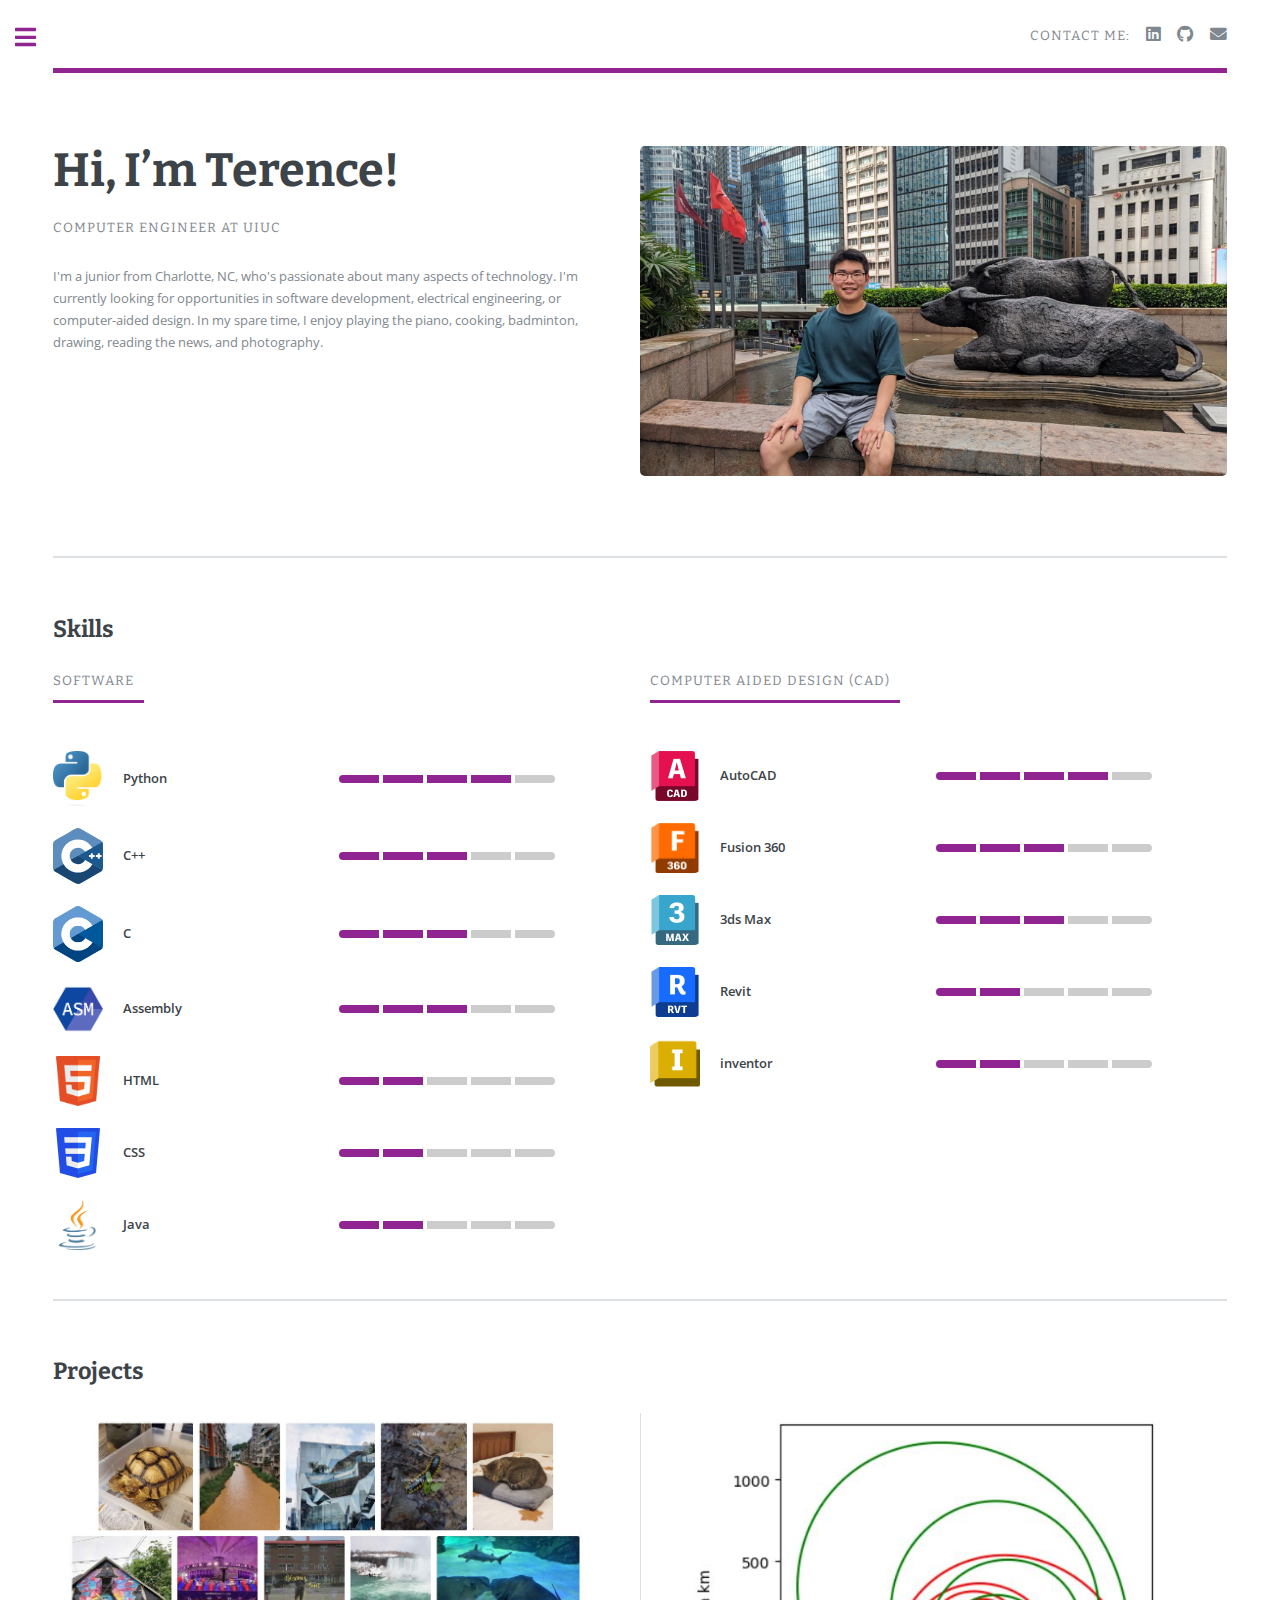
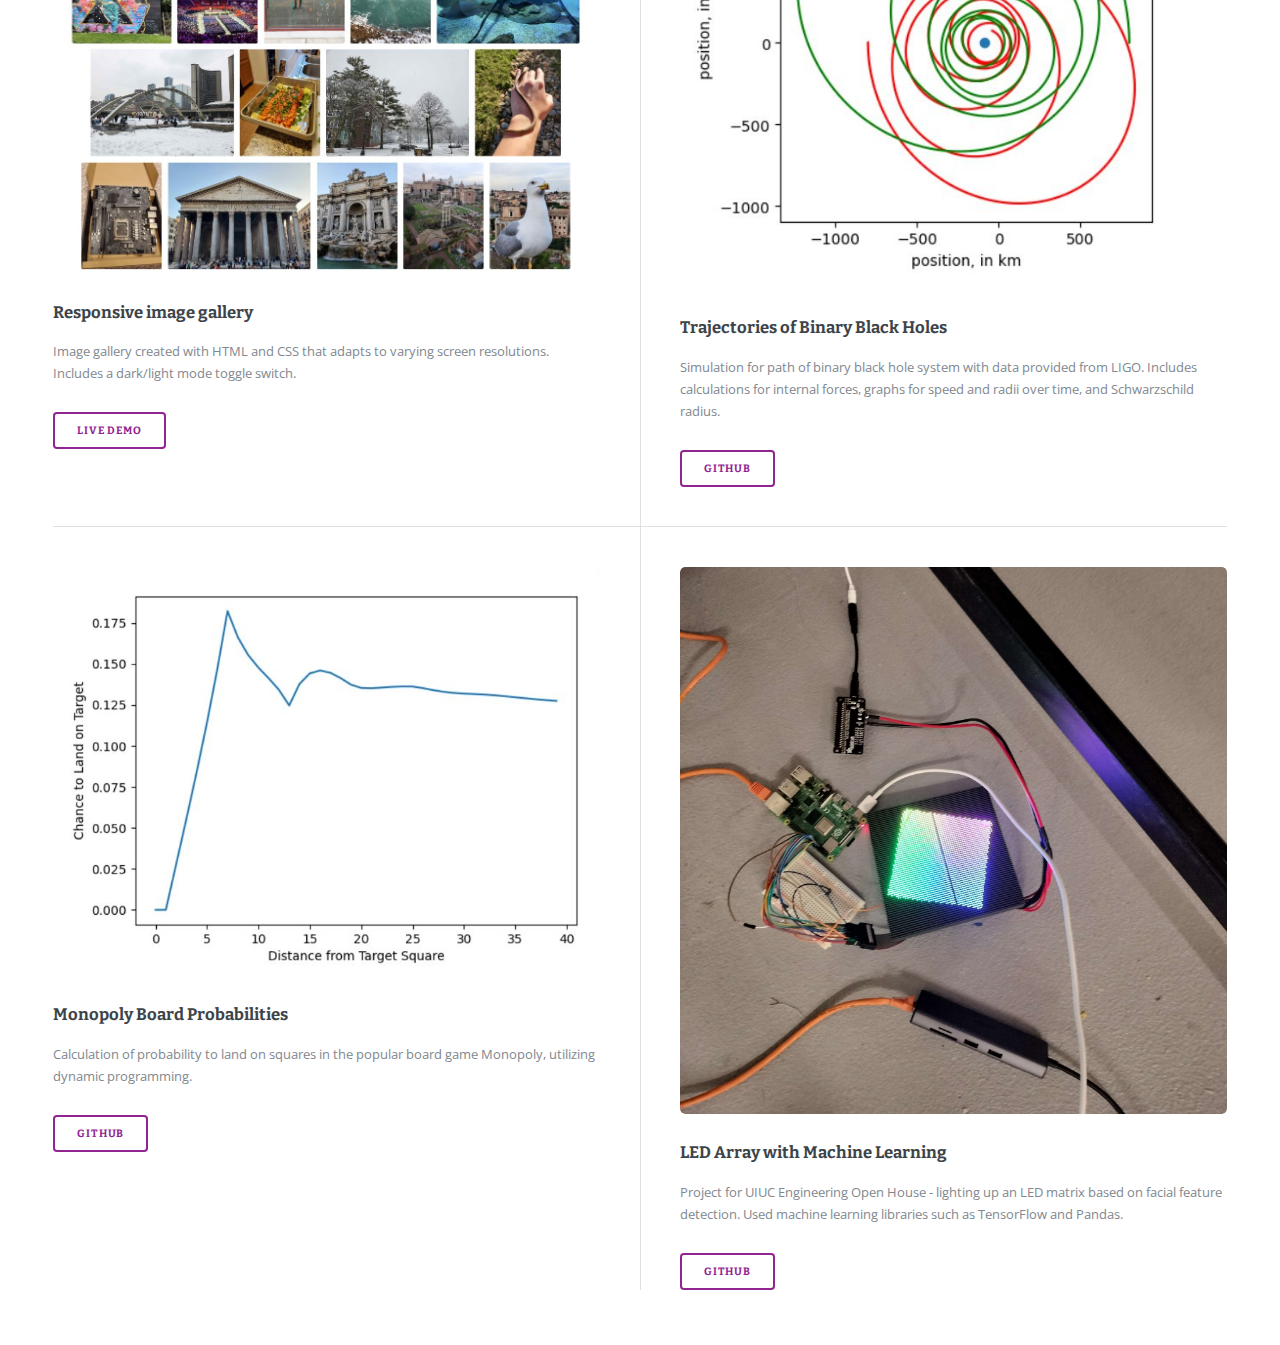
==== commit e5ab4bc3: "updated descriptions oops" ====
--- a/index.html
+++ b/index.html
@@ -34,7 +34,6 @@
 										<li><a href="https://www.linkedin.com/in/terence-zeng-/" class="icon brands fa-linkedin"><span class="label">LinkedIn</span></a></li>
 										<li><a href="https://github.com/terencezeng6" class="icon brands fa-github"><span class="label">Github</span></a></li>
 										<li><a href="mailto: terencezeng2004@gmail.com" class="icon solid fa-envelope"><span class="label">Email</span></a></li>
-										<li><a href="https://www.instagram.com/terence.zeng/" class="icon brands fa-instagram"><span class="label">Instagram</span></a></li>
 									</ul>
 								</header>
 
@@ -325,9 +324,19 @@
 									</header>
 									<div class="posts">
 										<article>
+											<a href="#" class="image"><img src="images/gallery.jpg" alt="" /></a>
+											<h3>Responsive image gallery</h3>
+											<p>Image gallery created with HTML and CSS that adapts to varying screen resolutions. Includes a dark/light mode toggle switch.</p>
+											<ul class="actions">
+												<li><a href=https://terencezeng6.github.io/gallery class="button" target="_blank">Live Demo</a></li>
+											</ul>
+										</article>
+										<article>
 											<a href="#" class="image"><img src="images/inspiral path.JPG" alt="" /></a>
 											<h3>Trajectories of Binary Black Holes</h3>
-											<p>Aenean ornare velit lacus, ac varius enim lorem ullamcorper dolore. Proin aliquam facilisis ante interdum. Sed nulla amet lorem feugiat tempus aliquam.</p>
+											<p>Simulation for path of binary black hole system with data provided from LIGO. Includes calculations for internal forces,
+												graphs for speed and radii over time, and Schwarzschild radius.
+											</p>
 											<ul class="actions">
 												<li><a href=https://github.com/terencezeng6/binary-black-holes class="button" target="_blank">GitHub</a></li>
 											</ul>
@@ -335,7 +344,7 @@
 										<article>
 											<a href="#" class="image"><img src="images/monopoly probabilities graph.JPG" alt="" /></a>
 											<h3>Monopoly Board Probabilities</h3>
-											<p>Aenean ornare velit lacus, ac varius enim lorem ullamcorper dolore. Proin aliquam facilisis ante interdum. Sed nulla amet lorem feugiat tempus aliquam.</p>
+											<p>Calculation of probability to land on squares in the popular board game Monopoly, utilizing dynamic programming.</p>
 											<ul class="actions">
 												<li><a href="https://github.com/terencezeng6/monopoly-probabilities" class="button" target="_blank">GitHub</a></li>
 											</ul>
@@ -343,7 +352,9 @@
 										<article>
 											<a href="#" class="image"><img src="images/LED matrix.jpg" alt="" /></a>
 											<h3>LED Array with Machine Learning</h3>
-											<p>Aenean ornare velit lacus, ac varius enim lorem ullamcorper dolore. Proin aliquam facilisis ante interdum. Sed nulla amet lorem feugiat tempus aliquam.</p>
+											<p>Project for UIUC Engineering Open House - lighting up an LED matrix based on facial feature detection. Used machine learning
+												libraries such as TensorFlow and Pandas.
+											</p>
 											<ul class="actions">
 												<li><a href=https://github.com/open-source-at-illinois/eoh23 class="button" target="_blank">GitHub</a></li>
 											</ul>
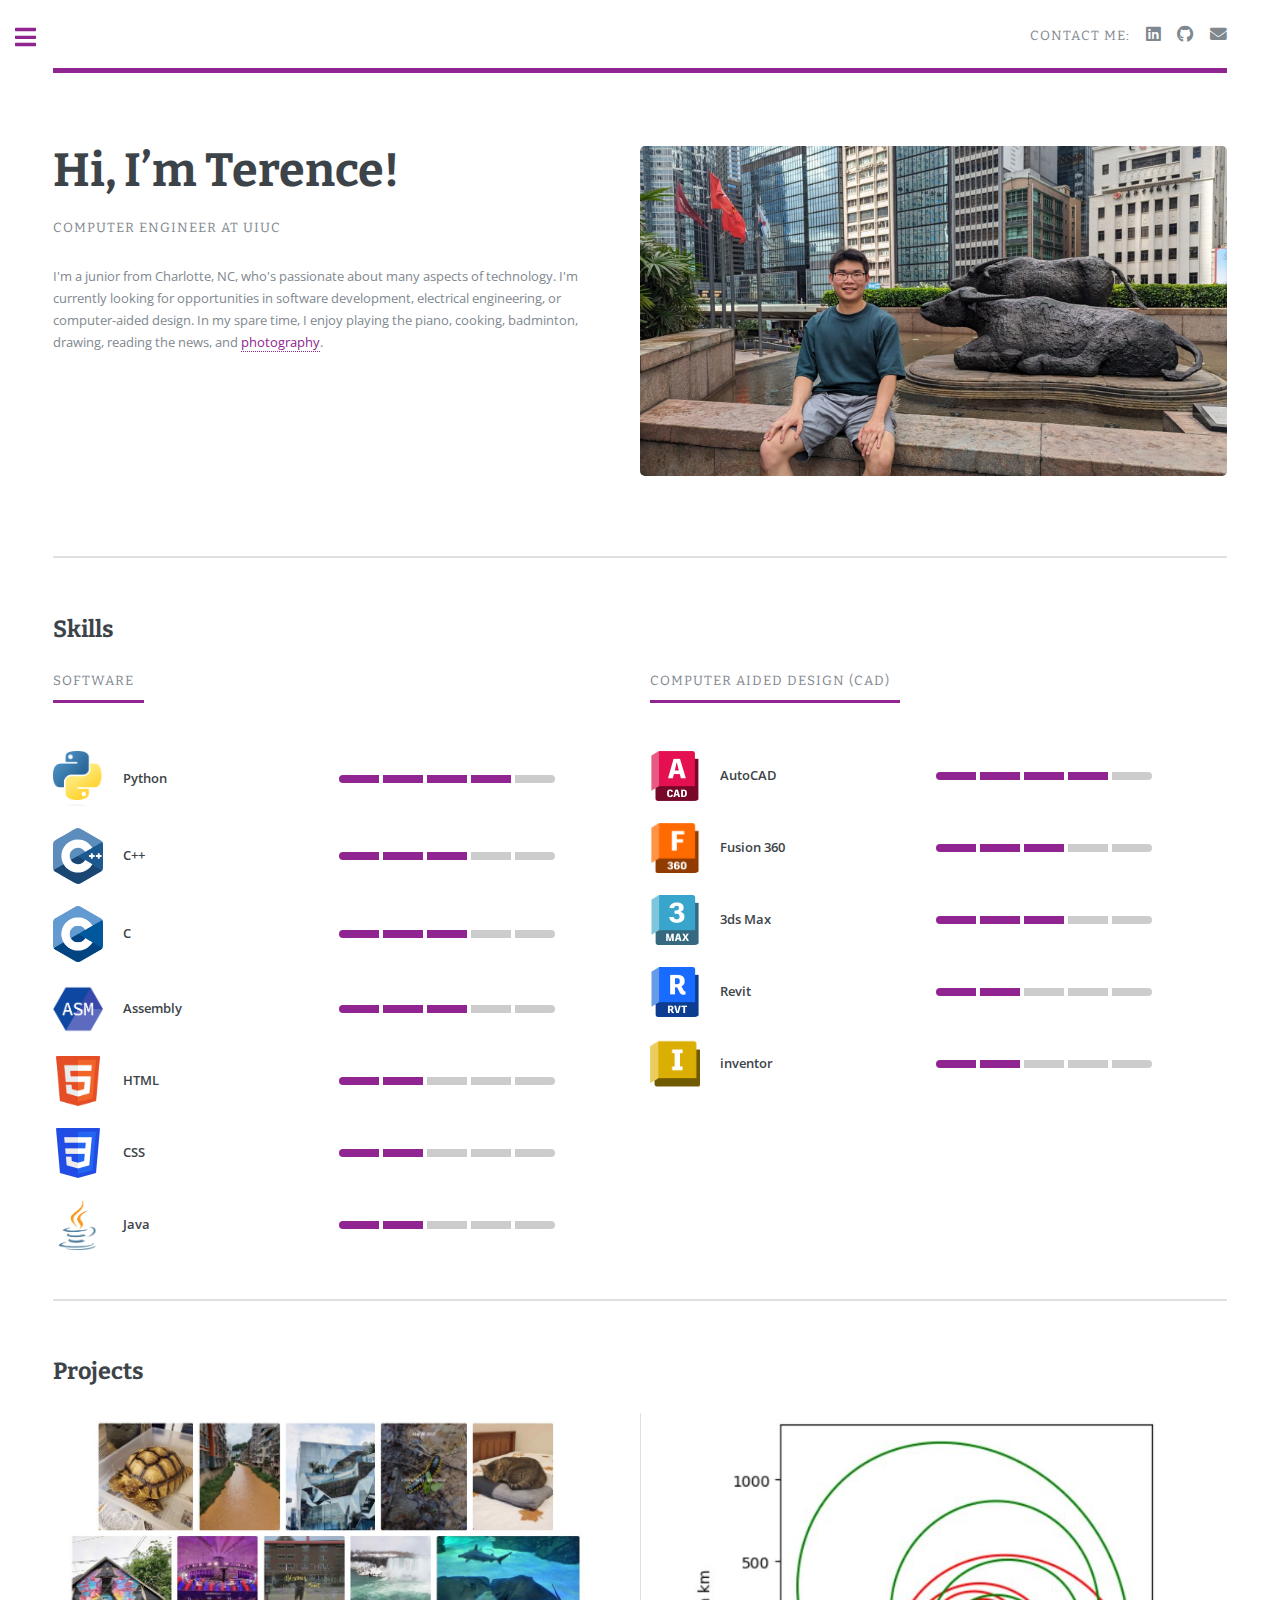
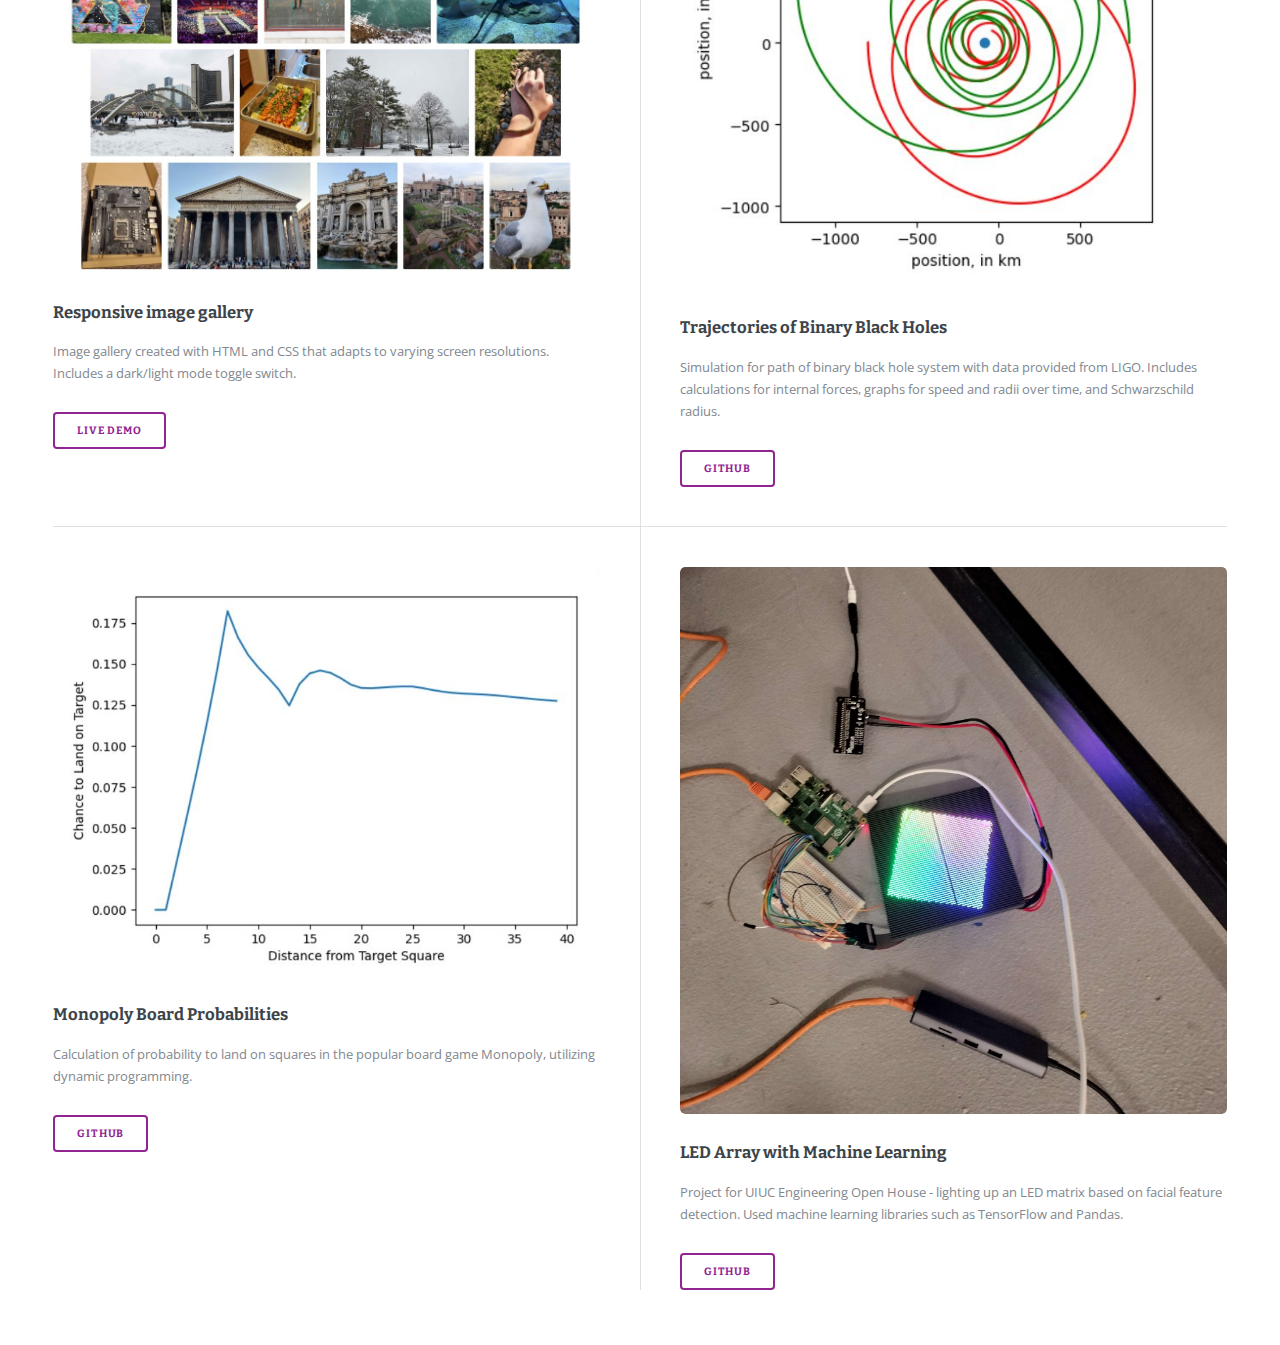
==== commit 6db13cd5: "hyperlink" ====
--- a/index.html
+++ b/index.html
@@ -48,7 +48,8 @@
 											I'm a junior from Charlotte, NC, who's passionate about many aspects of technology.
 											I'm currently looking for opportunities in software development, electrical engineering,
 											or computer-aided design. In my spare time, I enjoy playing the piano, cooking,
-											badminton, drawing, reading the news, and photography.
+											badminton, drawing, reading the news, and <a href="https://terencezeng6.github.io/gallery"
+											target="_blank">photography</a>.
 										</p>
 									</div>
 									<span class="image object">
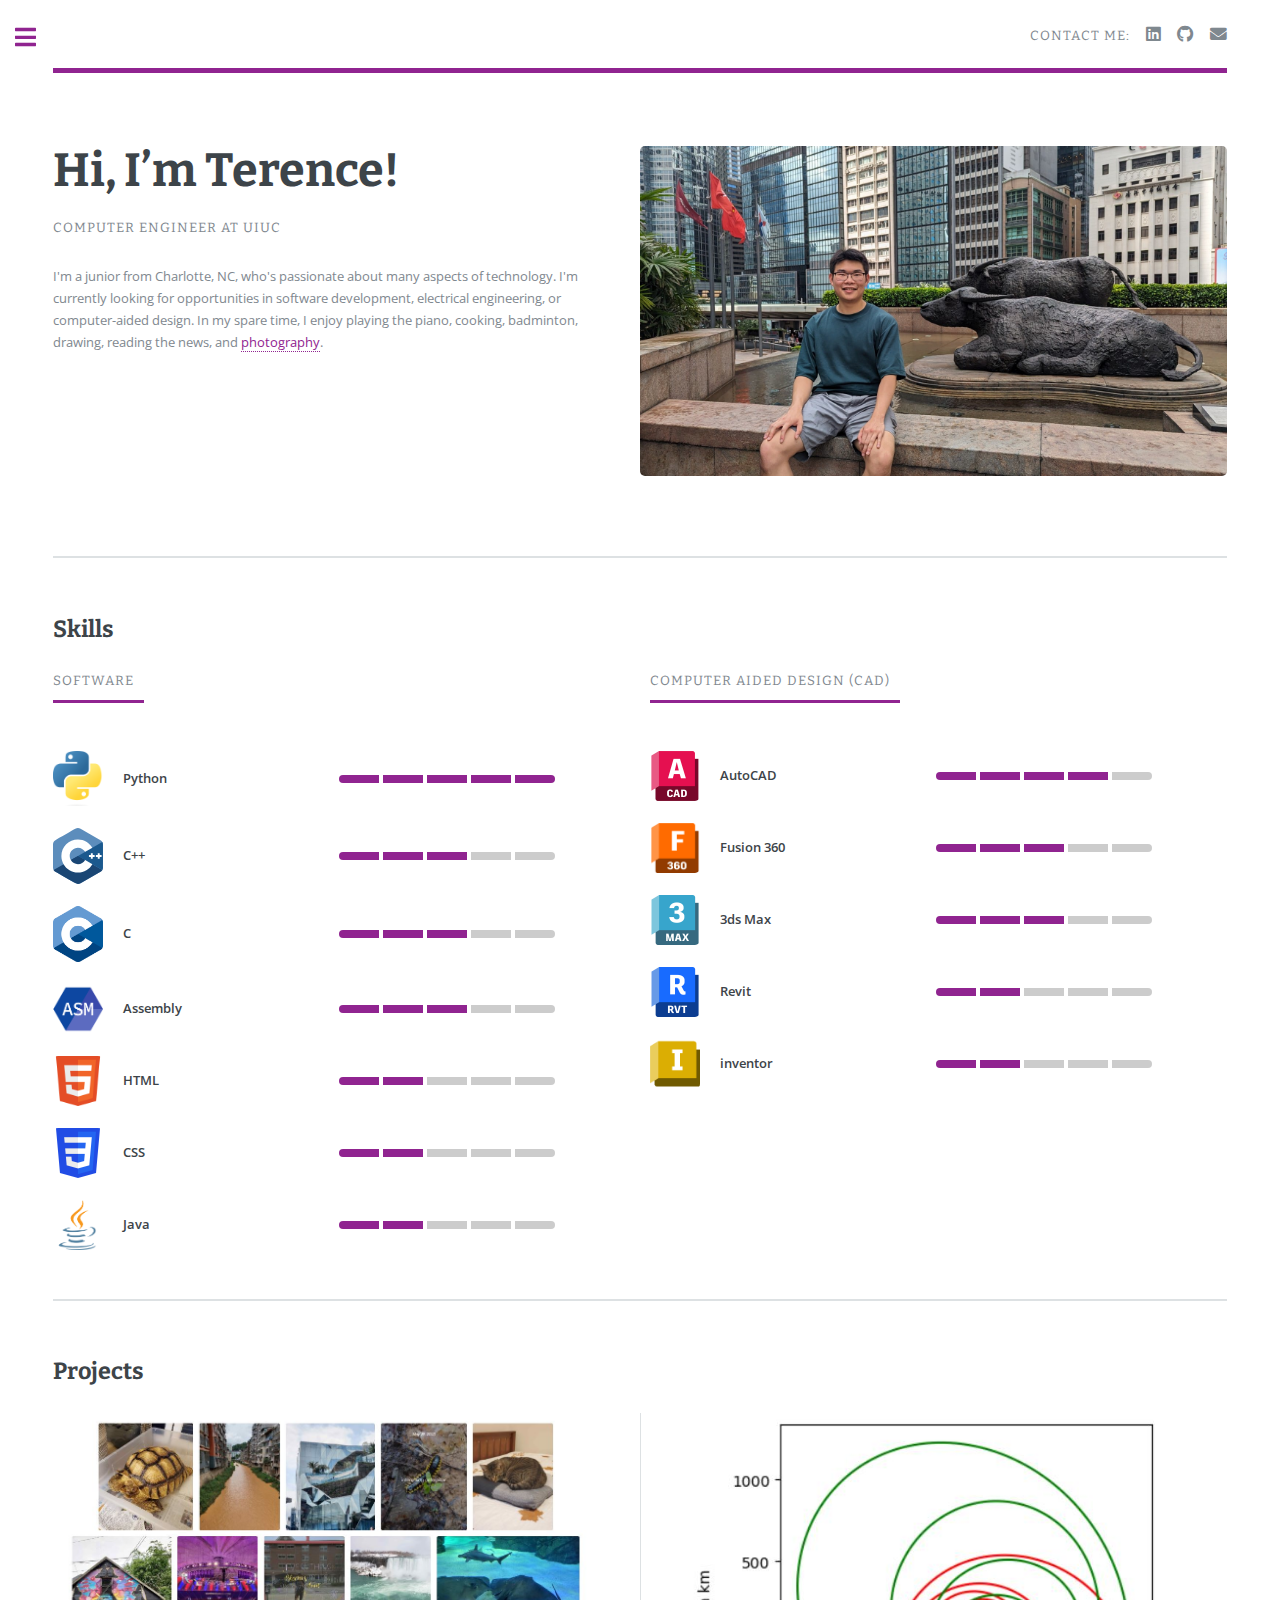
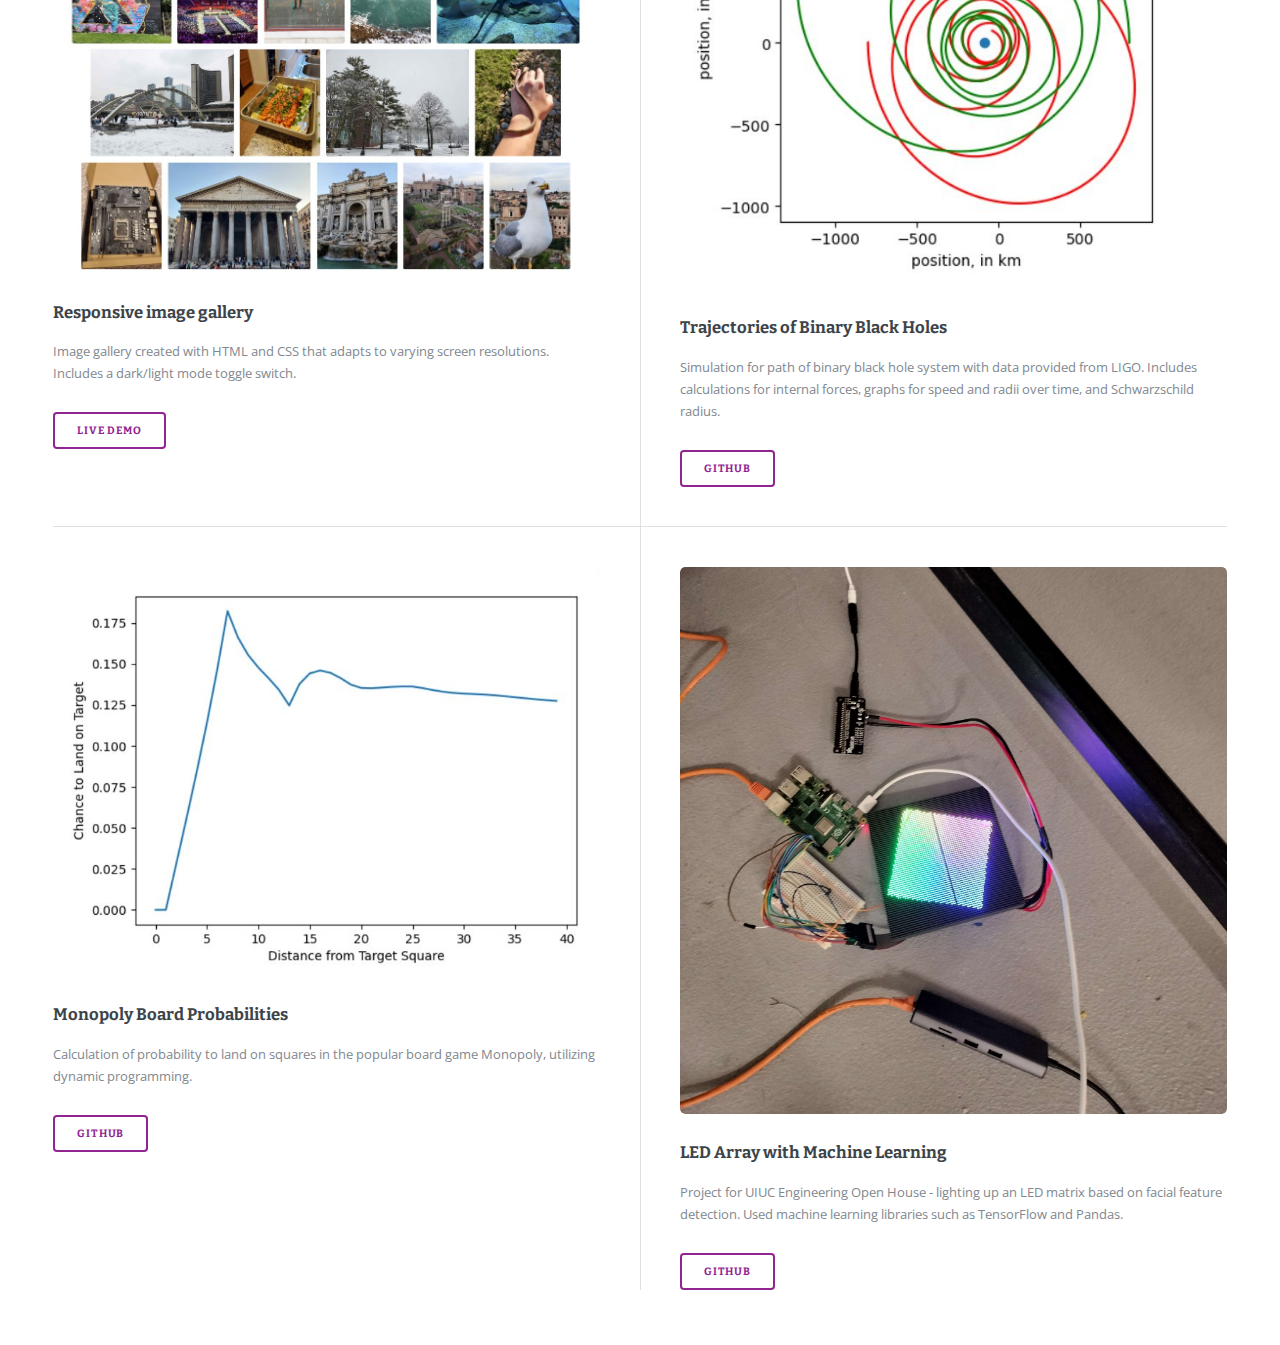
==== commit 02afac40: "fixed descriptions" ====
--- a/index.html
+++ b/index.html
@@ -84,7 +84,7 @@
 													<p style="padding: 2px;"></p>
 													<div class="rectangle" style="background-color: #902490;"></div>
 													<p style="padding: 2px;"></p>
-													<div class="rectangle" style="border-radius: 0 4px 4px 0; margin-right: 75px"></div>
+													<div class="rectangle" style="background-color: #902490; border-radius: 0 4px 4px 0; margin-right: 75px"></div>
 												</div>
 											</div>
 											<br>
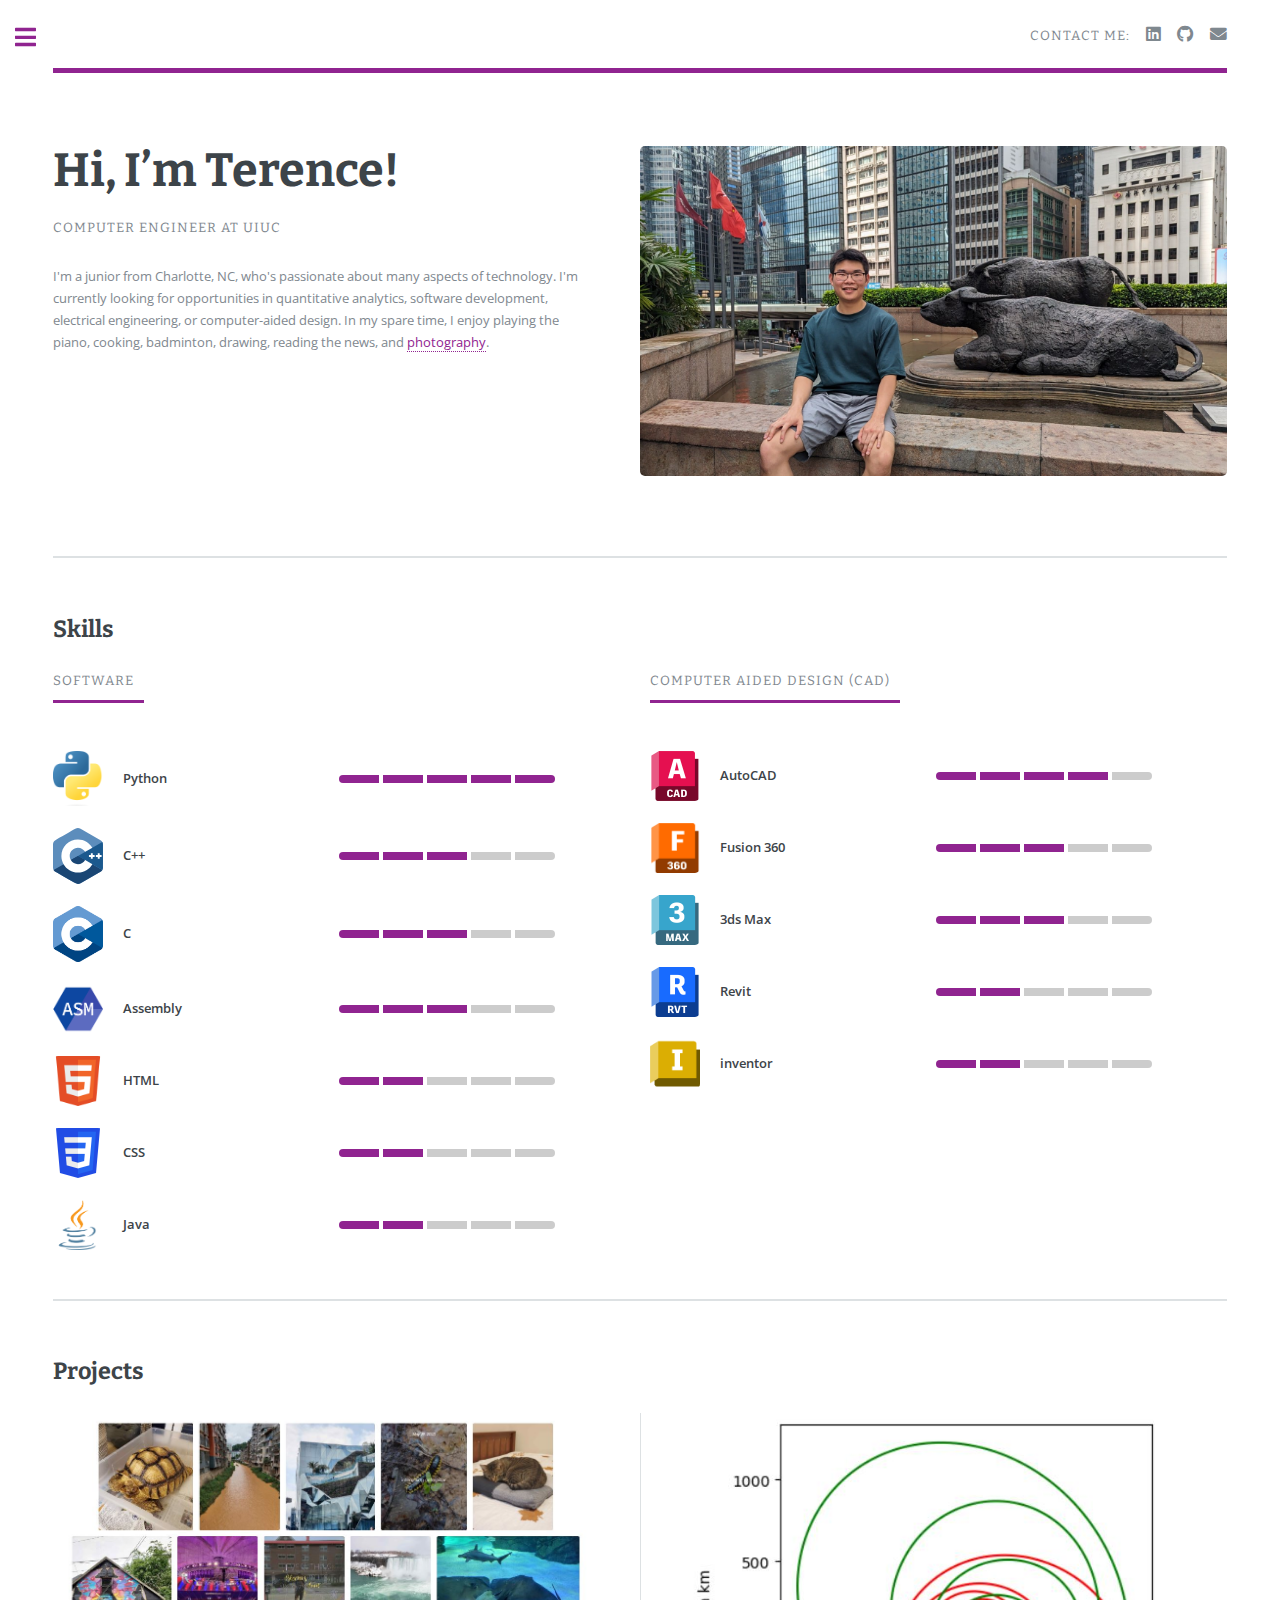
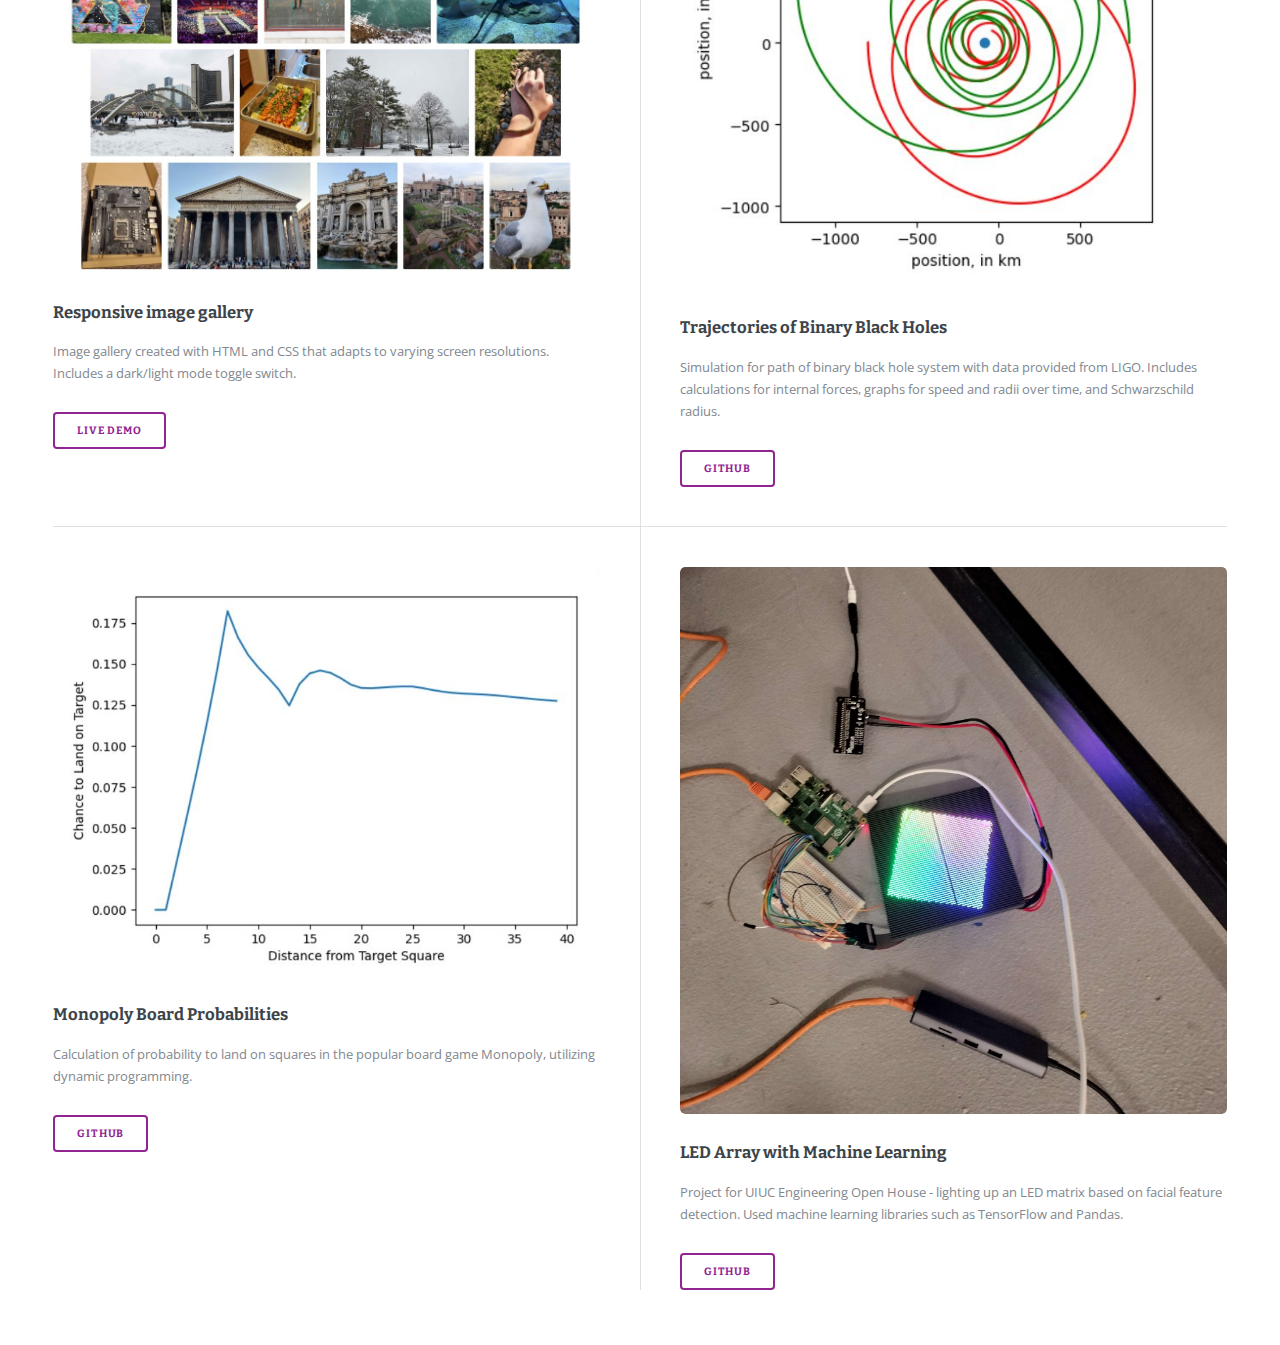
==== commit be52b130: "update intro" ====
--- a/index.html
+++ b/index.html
@@ -46,7 +46,8 @@
 										</header>
 										<p>
 											I'm a junior from Charlotte, NC, who's passionate about many aspects of technology.
-											I'm currently looking for opportunities in software development, electrical engineering,
+											I'm currently looking for opportunities in quantitative analytics, software development, 
+											electrical engineering,
 											or computer-aided design. In my spare time, I enjoy playing the piano, cooking,
 											badminton, drawing, reading the news, and <a href="https://terencezeng6.github.io/gallery"
 											target="_blank">photography</a>.
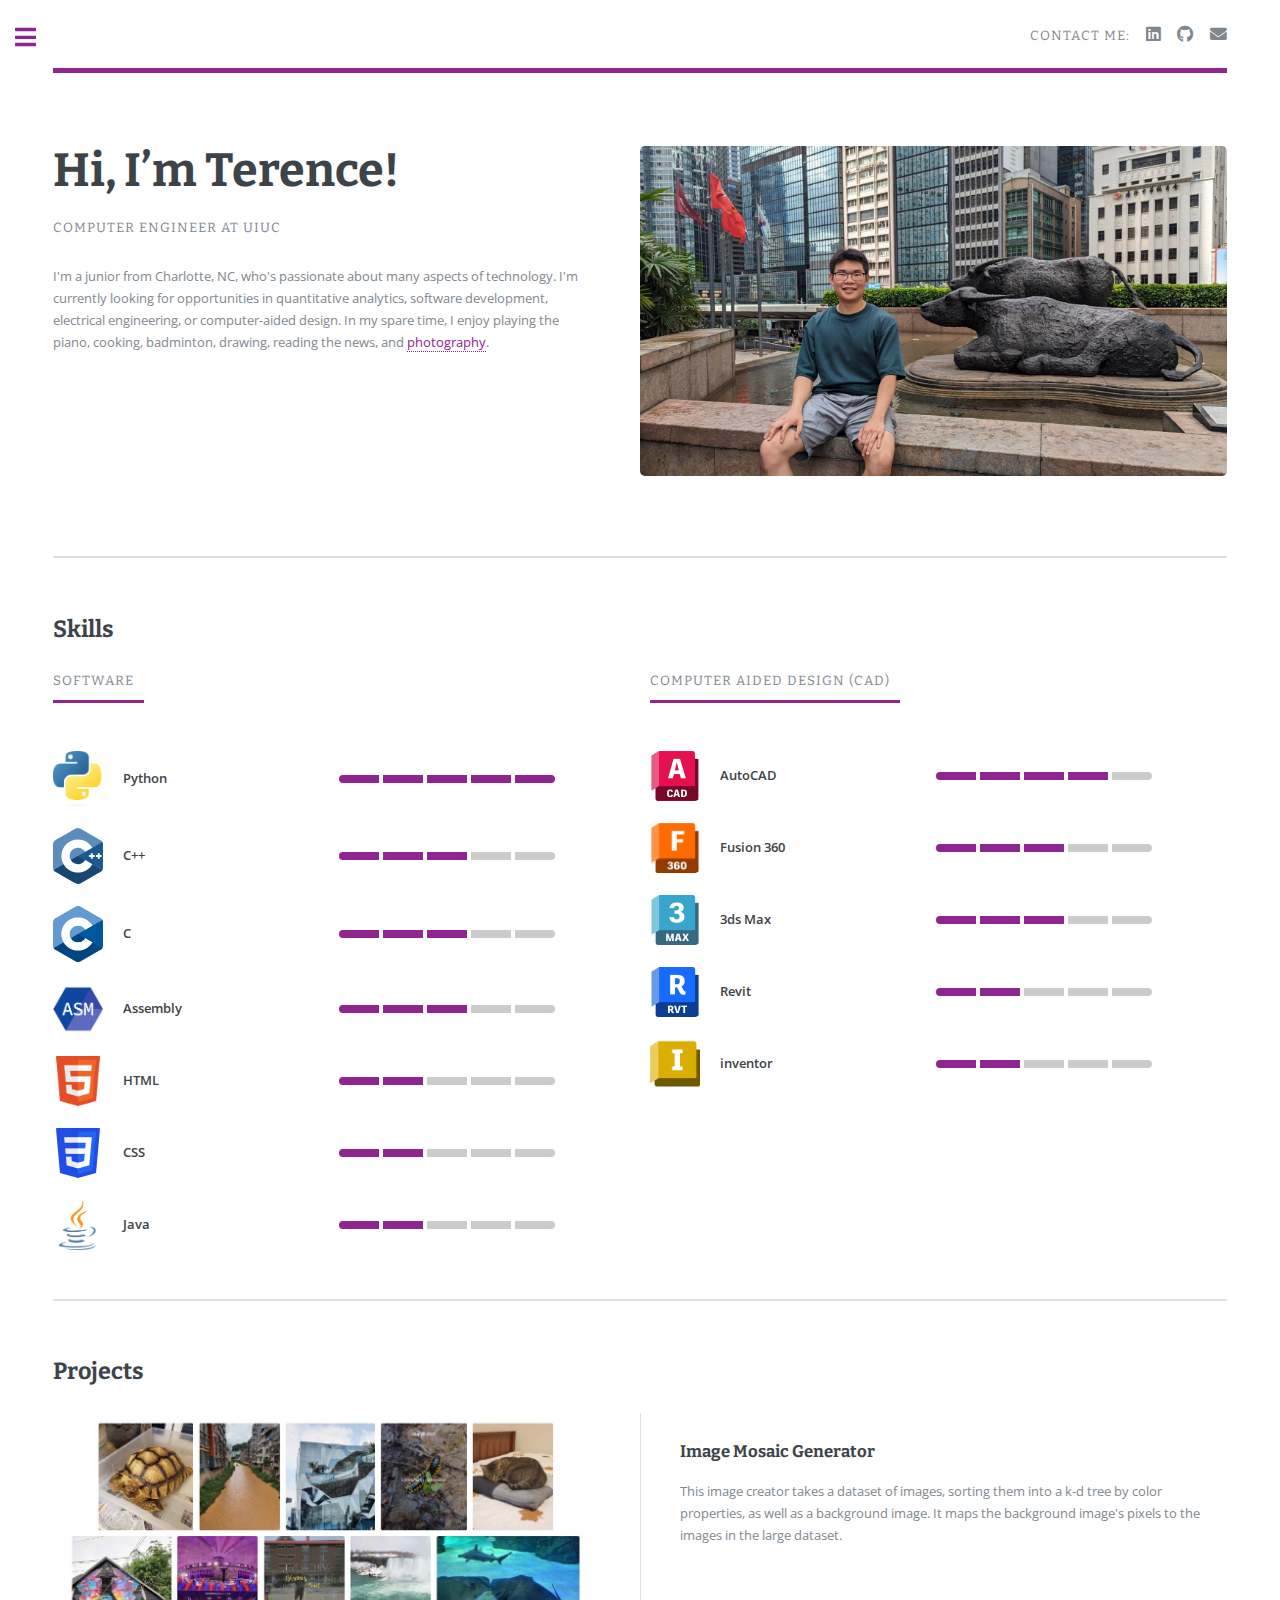
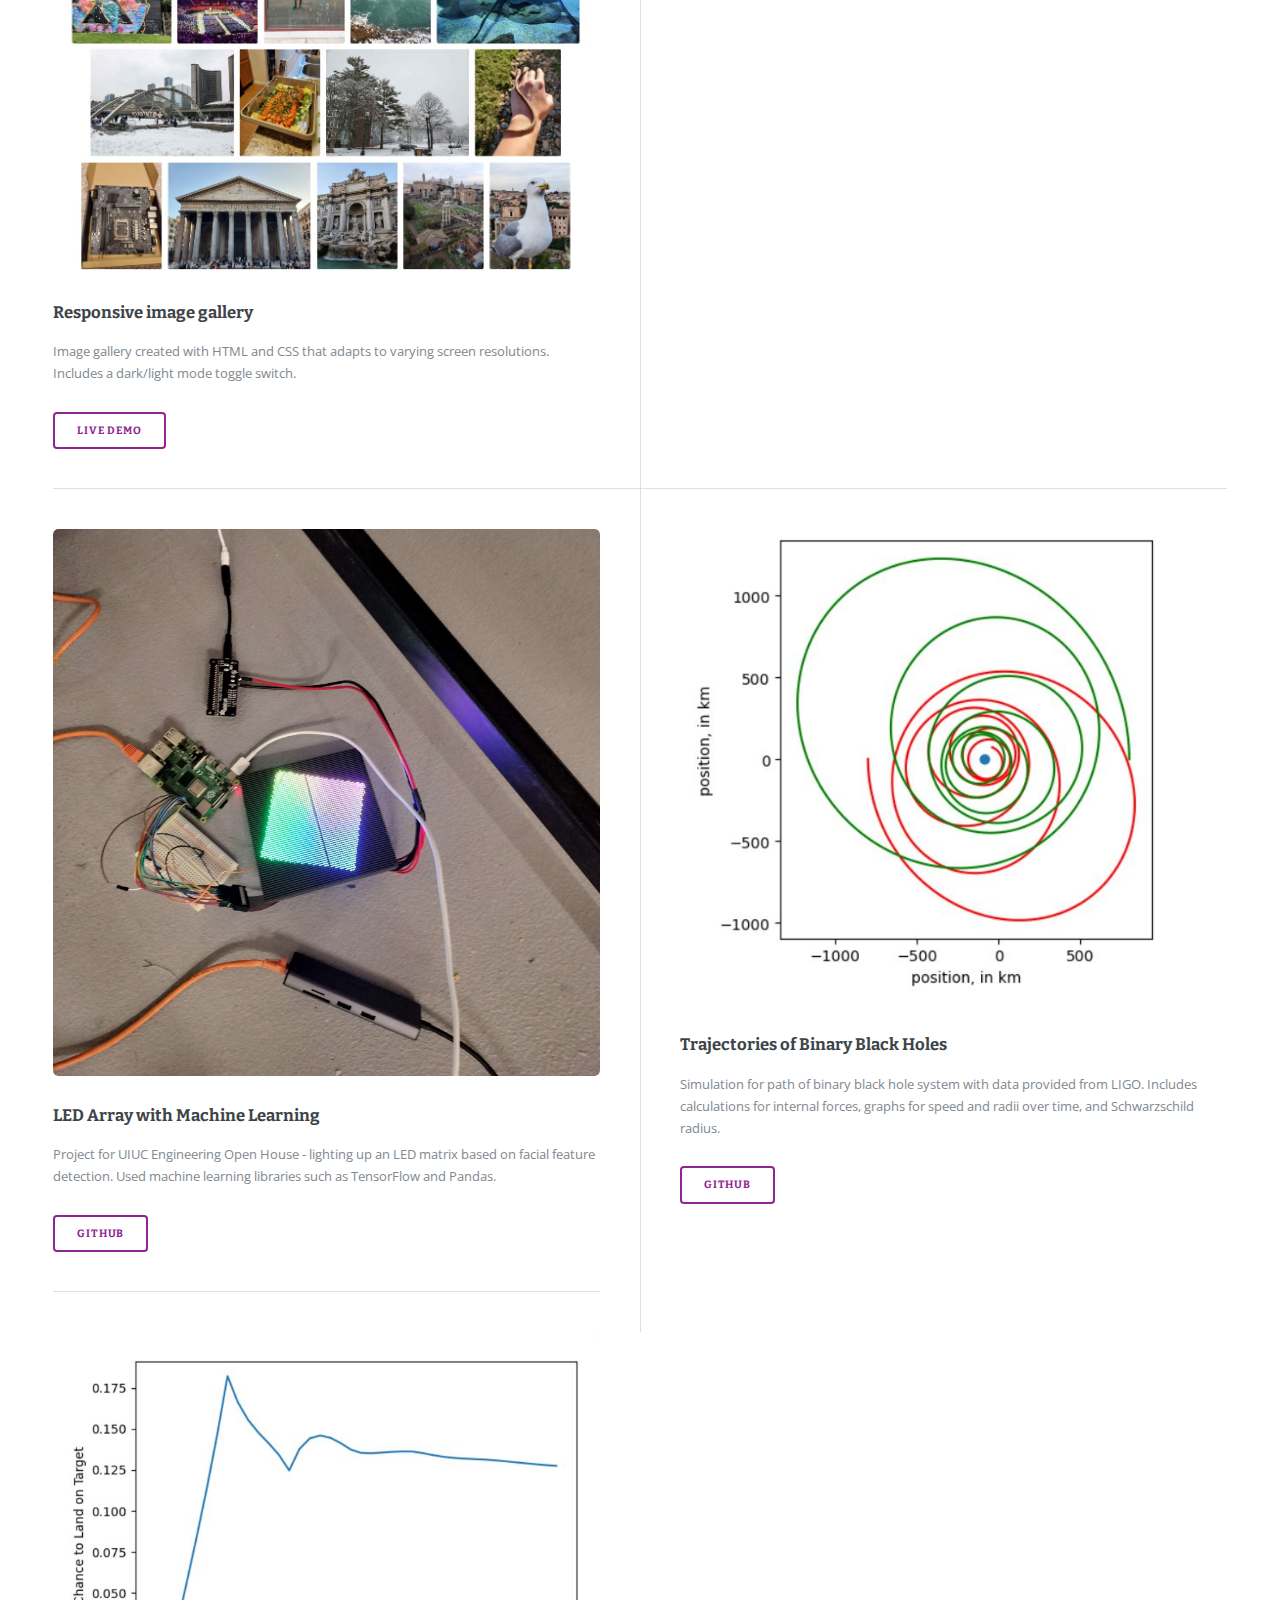
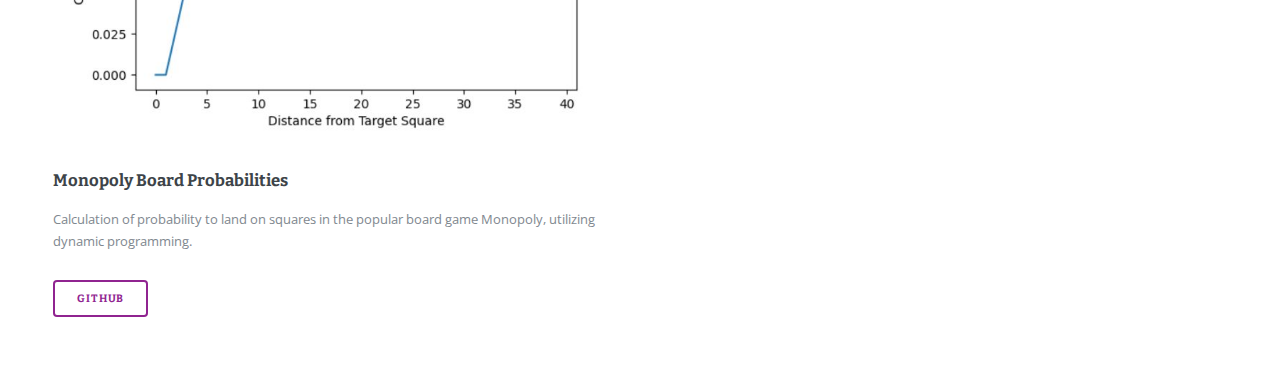
==== commit a3e3c74d: "updated website" ====
--- a/index.html
+++ b/index.html
@@ -334,6 +334,23 @@
 											</ul>
 										</article>
 										<article>
+											<a href="#" class="image"><img src="images/league_mosaic.png" alt="" /></a>
+											<h3>Image Mosaic Generator</h3>
+											<p>This image creator takes a dataset of images, sorting them into a k-d tree by color properties, as well as a background image.
+												It maps the background image's pixels to the images in the large dataset.
+											</p>
+										</article>
+										<article>
+											<a href="#" class="image"><img src="images/LED matrix.jpg" alt="" /></a>
+											<h3>LED Array with Machine Learning</h3>
+											<p>Project for UIUC Engineering Open House - lighting up an LED matrix based on facial feature detection. Used machine learning
+												libraries such as TensorFlow and Pandas.
+											</p>
+											<ul class="actions">
+												<li><a href=https://github.com/open-source-at-illinois/eoh23 class="button" target="_blank">GitHub</a></li>
+											</ul>
+										</article>
+										<article>
 											<a href="#" class="image"><img src="images/inspiral path.JPG" alt="" /></a>
 											<h3>Trajectories of Binary Black Holes</h3>
 											<p>Simulation for path of binary black hole system with data provided from LIGO. Includes calculations for internal forces,
@@ -349,16 +366,6 @@
 											<p>Calculation of probability to land on squares in the popular board game Monopoly, utilizing dynamic programming.</p>
 											<ul class="actions">
 												<li><a href="https://github.com/terencezeng6/monopoly-probabilities" class="button" target="_blank">GitHub</a></li>
-											</ul>
-										</article>
-										<article>
-											<a href="#" class="image"><img src="images/LED matrix.jpg" alt="" /></a>
-											<h3>LED Array with Machine Learning</h3>
-											<p>Project for UIUC Engineering Open House - lighting up an LED matrix based on facial feature detection. Used machine learning
-												libraries such as TensorFlow and Pandas.
-											</p>
-											<ul class="actions">
-												<li><a href=https://github.com/open-source-at-illinois/eoh23 class="button" target="_blank">GitHub</a></li>
 											</ul>
 										</article>
 									</div>
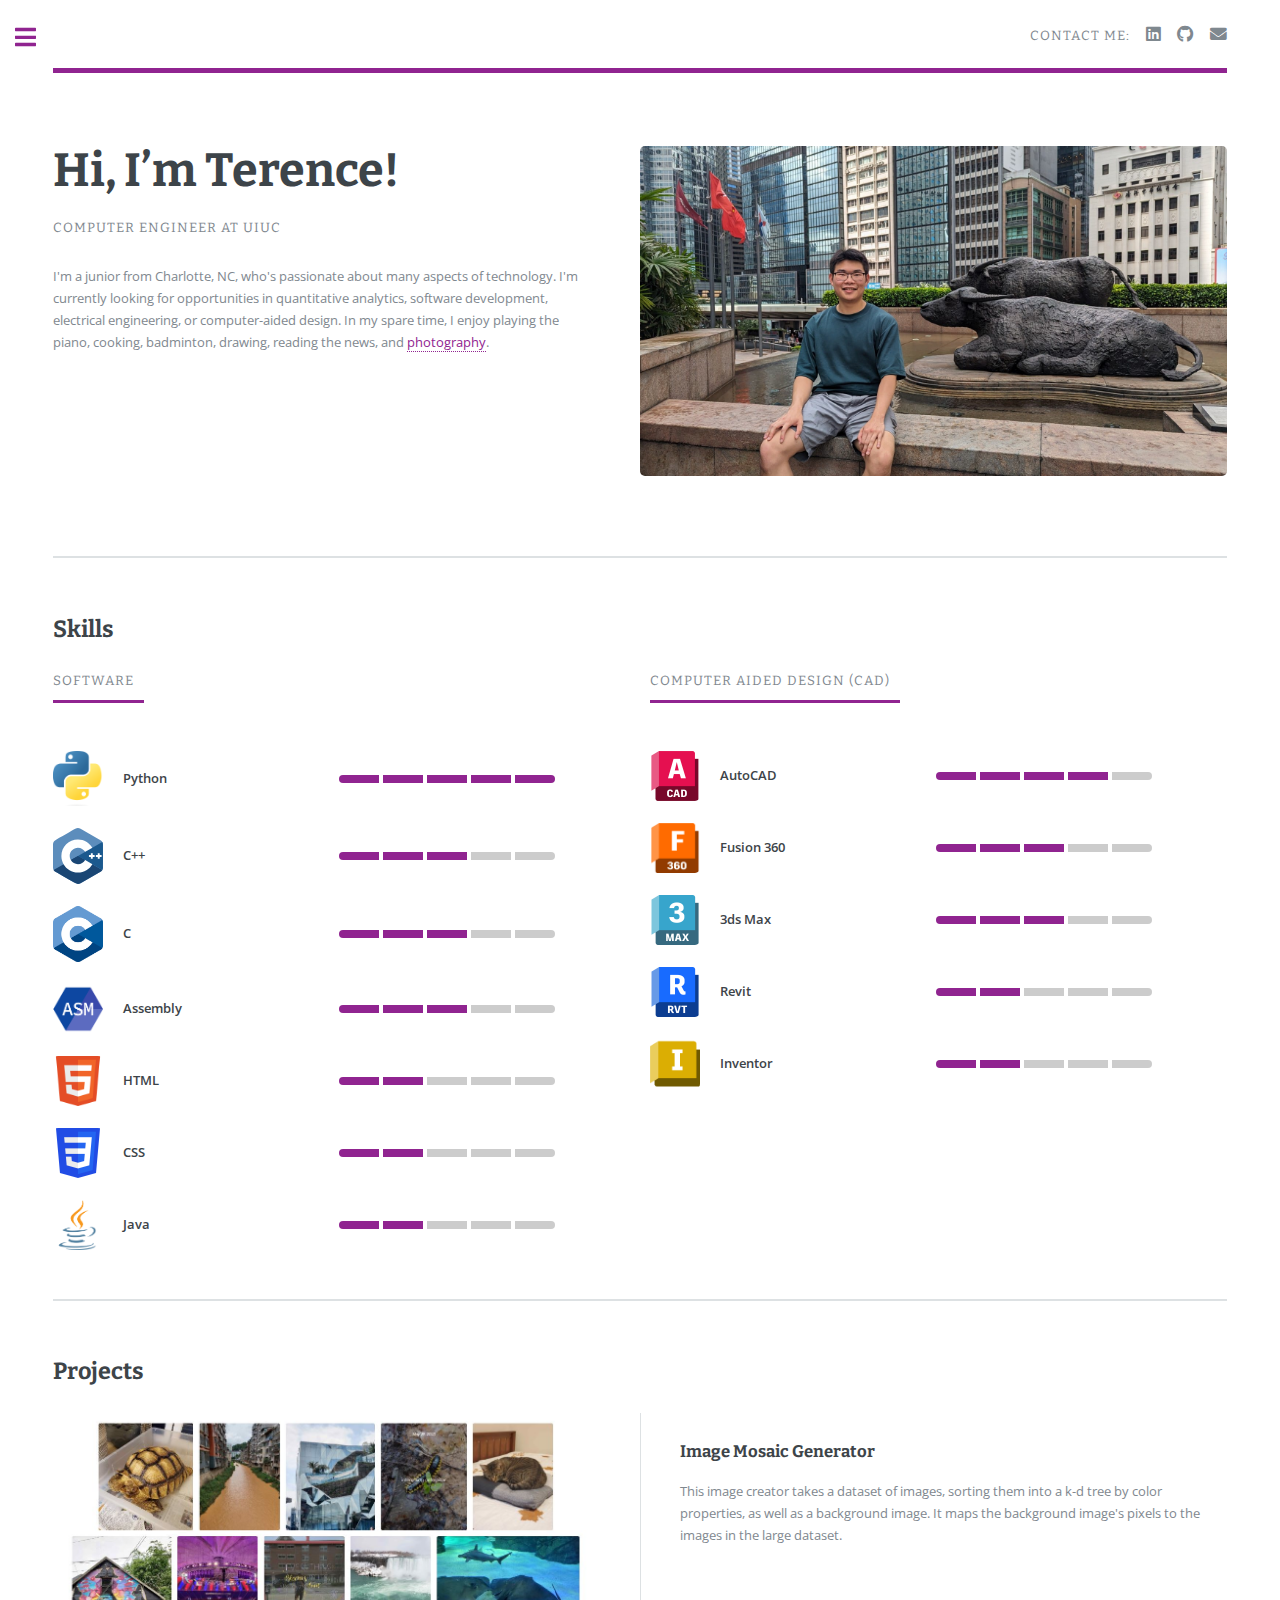
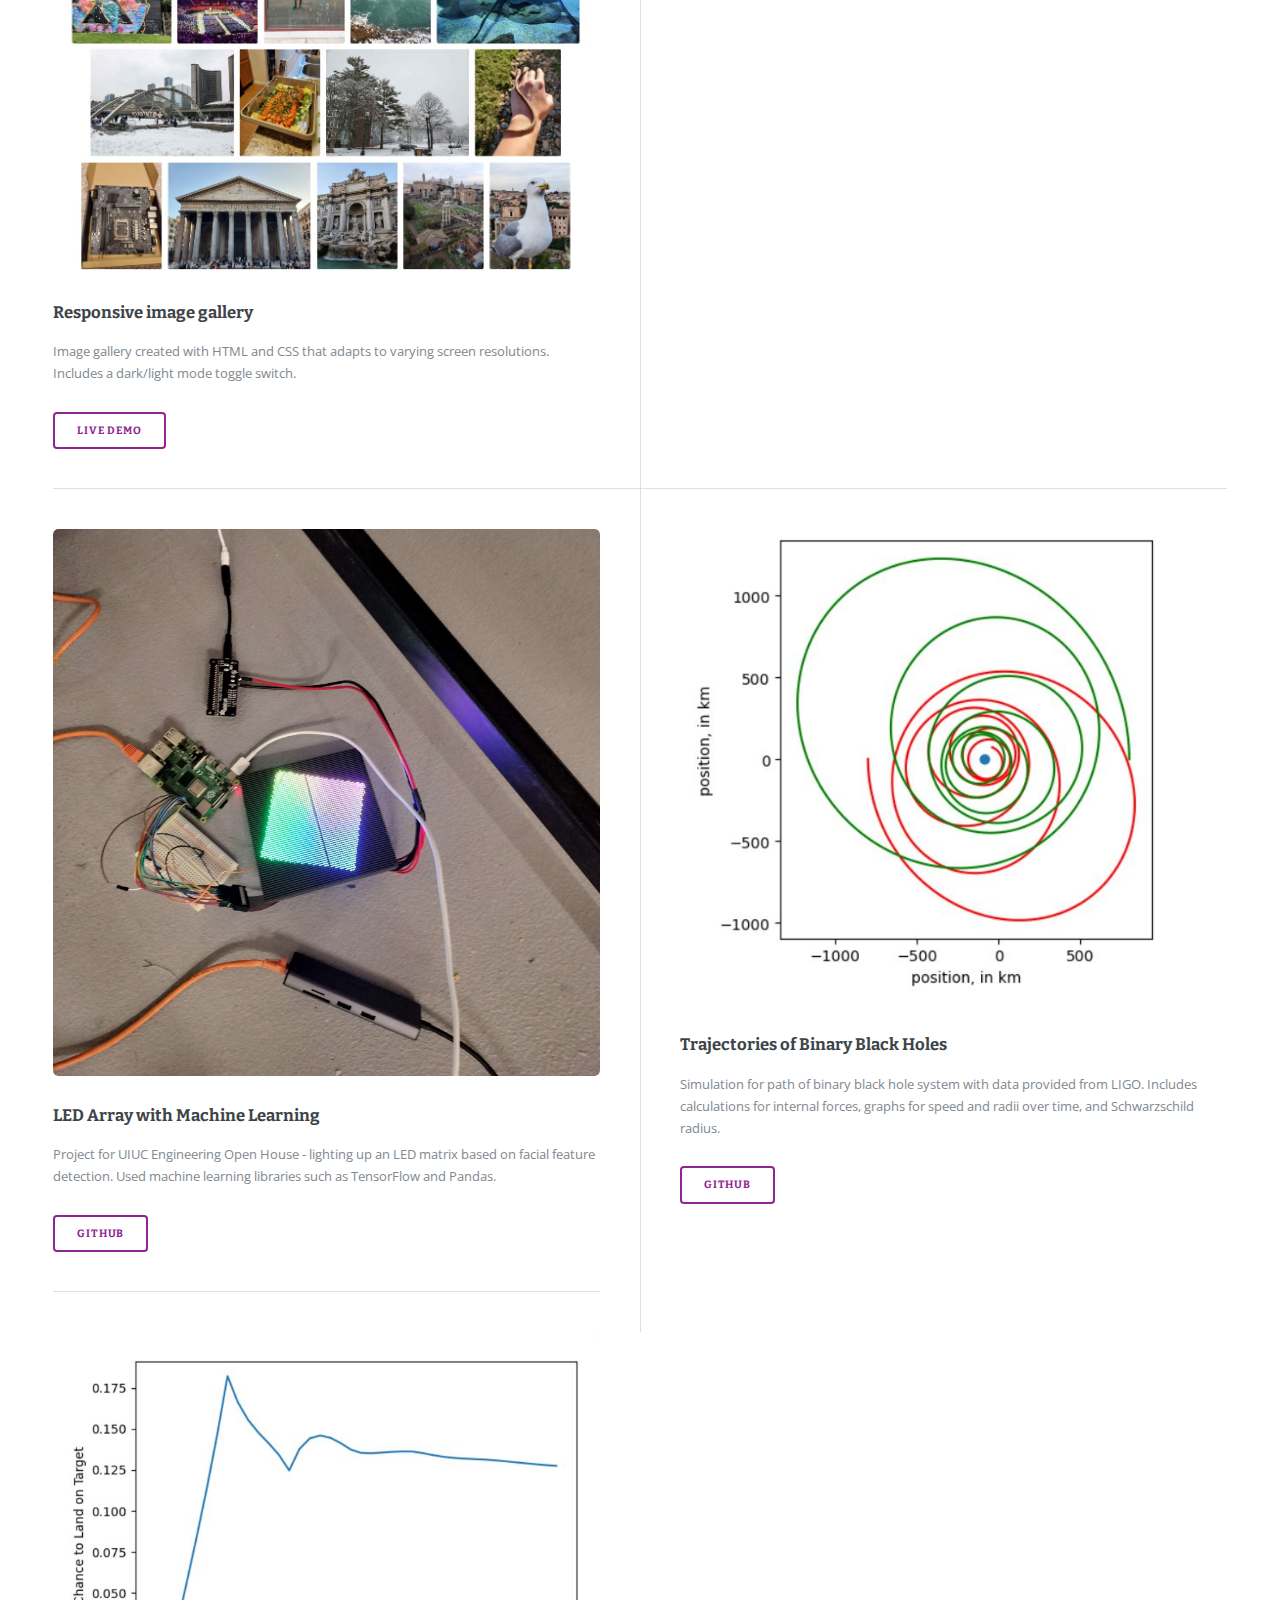
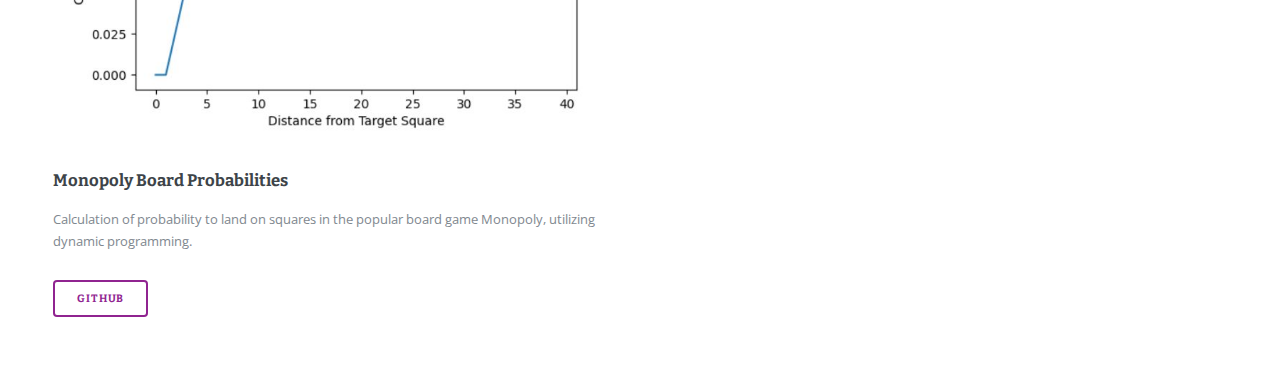
==== commit e35a85f0: "resume update" ====
--- a/index.html
+++ b/index.html
@@ -300,7 +300,7 @@
 													<img src="images/icons/inventor.png" alt="" width="50" />
 												</span>
 												<div class="content" style="margin-left:0px">
-													<b>inventor</b>
+													<b>Inventor</b>
 												</div>
 												<div class="rectangle-container" style="margin-left: auto; display: flex; align-items:center">
 													<div class="rectangle" style="background-color: #902490; border-radius: 4px 0 0 4px;"></div>
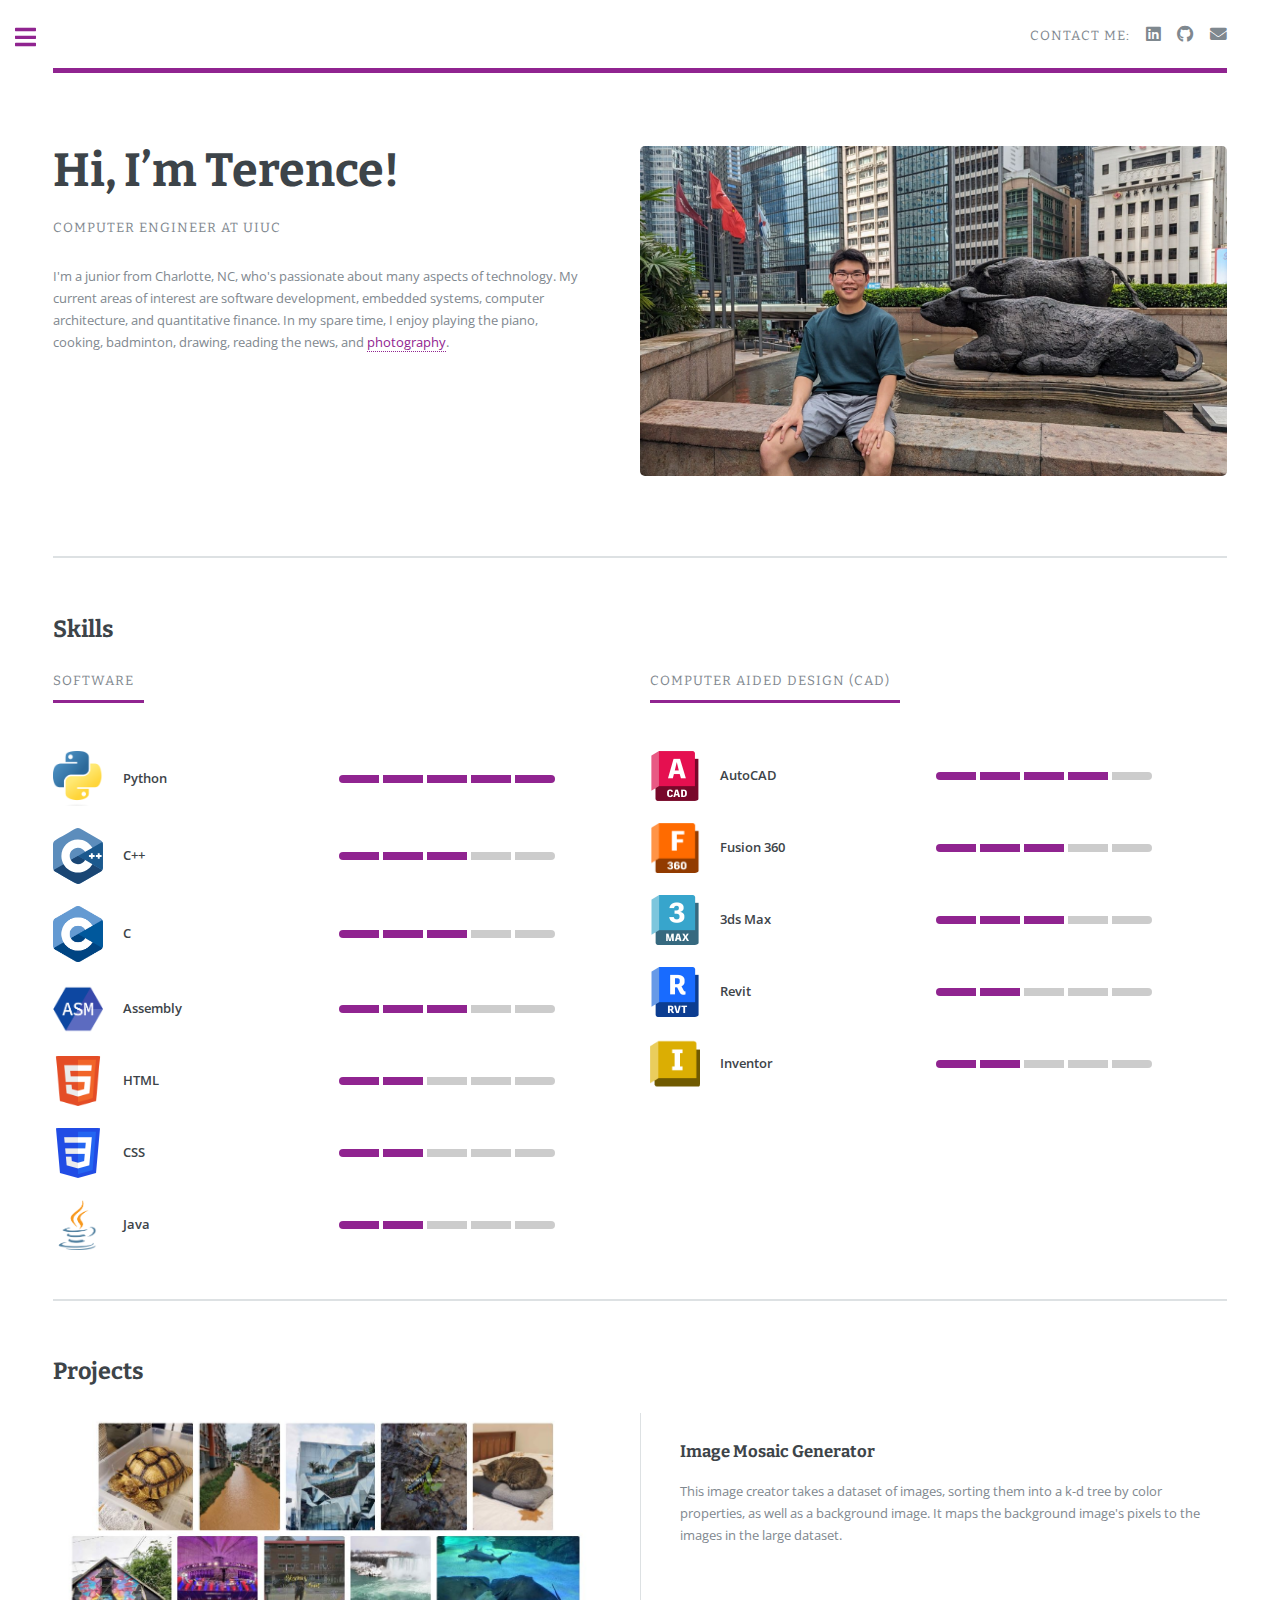
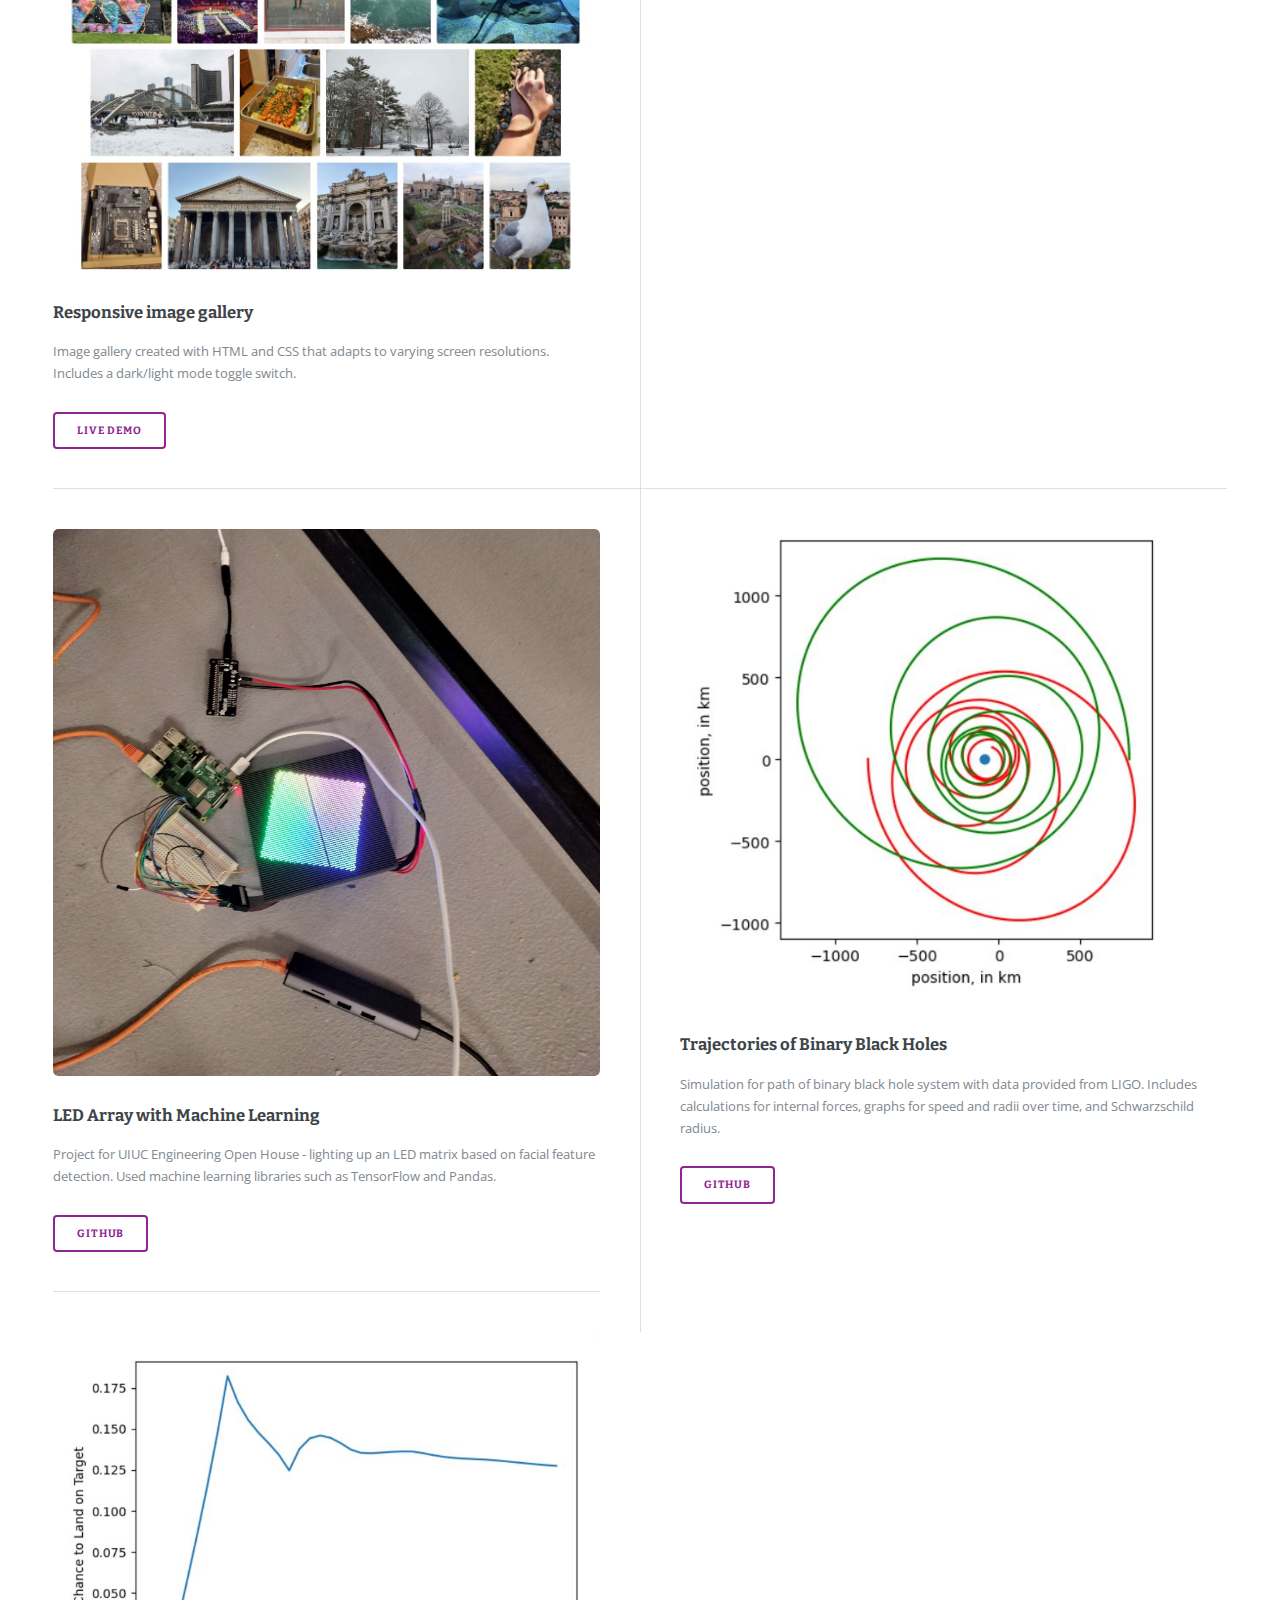
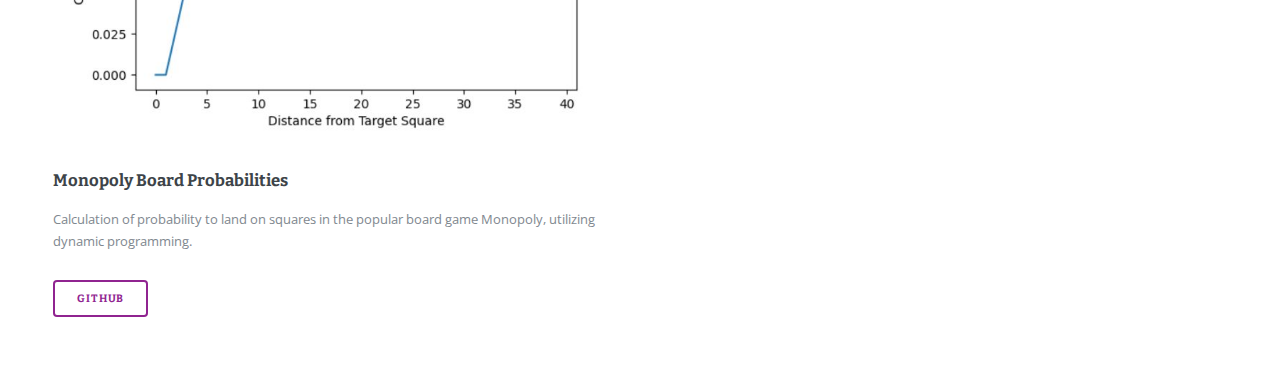
==== commit 4322673b: "update home page" ====
--- a/index.html
+++ b/index.html
@@ -46,9 +46,8 @@
 										</header>
 										<p>
 											I'm a junior from Charlotte, NC, who's passionate about many aspects of technology.
-											I'm currently looking for opportunities in quantitative analytics, software development, 
-											electrical engineering,
-											or computer-aided design. In my spare time, I enjoy playing the piano, cooking,
+											My current areas of interest are software development, embedded systems, computer architecture, 
+                                            and quantitative finance. In my spare time, I enjoy playing the piano, cooking,
 											badminton, drawing, reading the news, and <a href="https://terencezeng6.github.io/gallery"
 											target="_blank">photography</a>.
 										</p>
